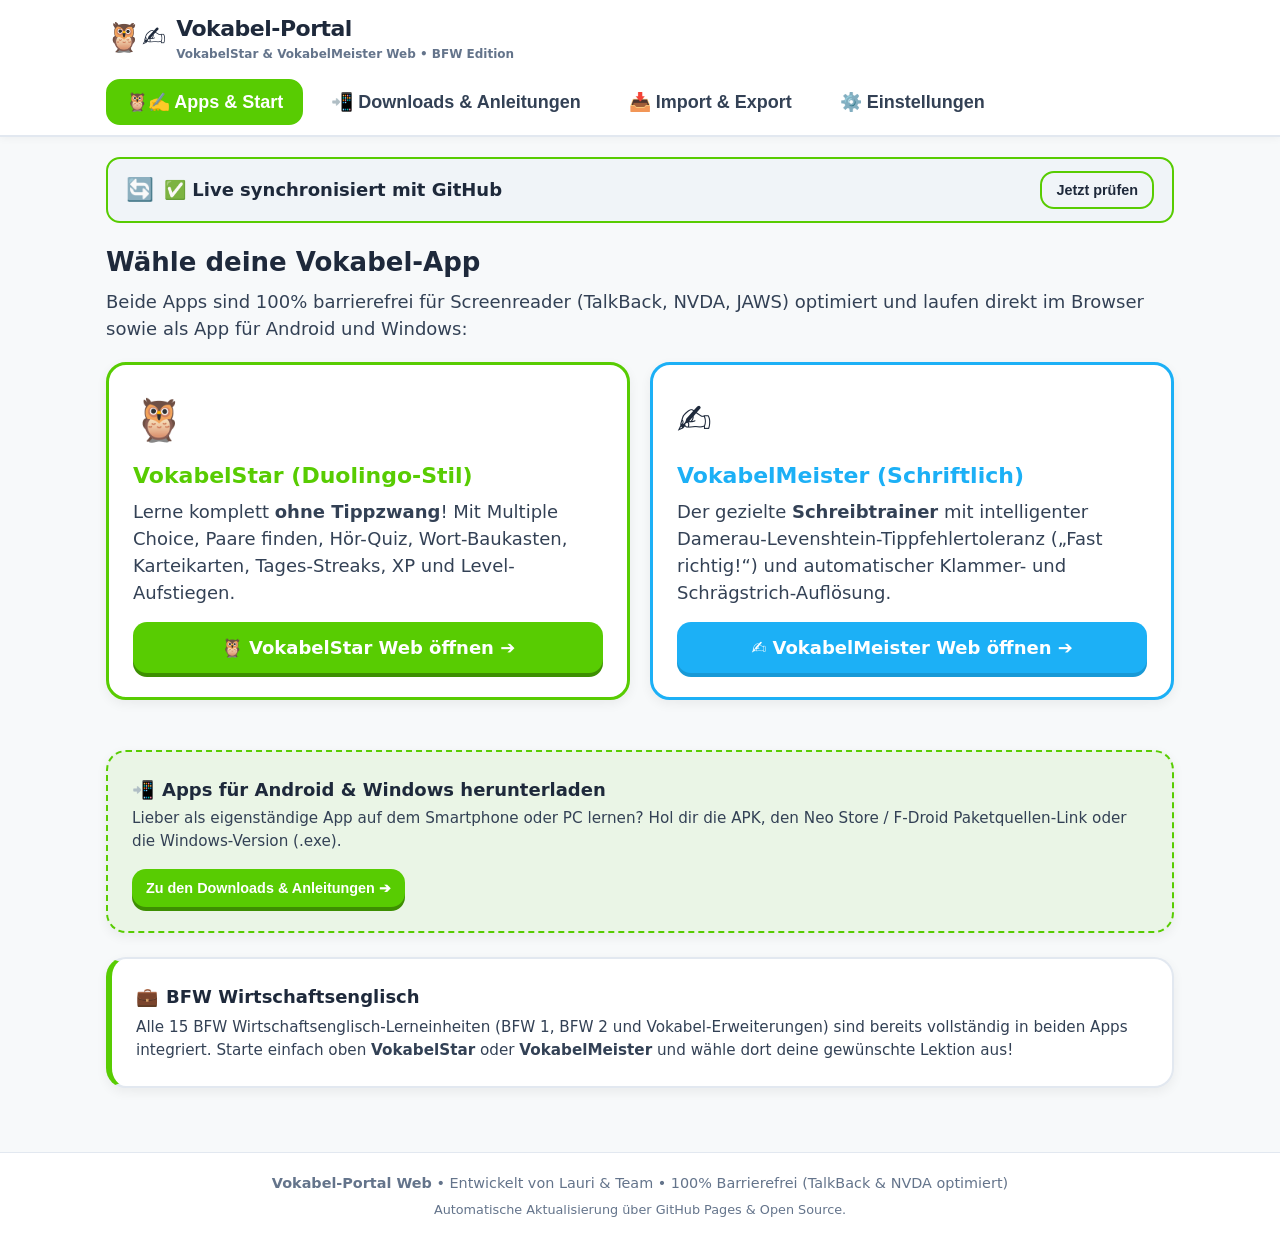
==== index.html @ 32cd3a5e "Clean up main page: remove redundant stats and embedded topics list" ====
<!DOCTYPE html>
<html lang="de">
<head>
  <meta charset="UTF-8">
  <meta name="viewport" content="width=device-width, initial-scale=1.0">
  <title>Vokabel-Portal – Barrierefreier Vokabeltrainer (VokabelStar & VokabelMeister)</title>
  <meta name="description" content="100% barrierefreies Vokabelportal für den Browser. Trainiere mit VokabelStar (Duolingo-Stil) oder VokabelMeister (schriftlich mit Damerau-Levenshtein Toleranz). Inklusive BFW Wirtschaftsenglisch!">
  <link rel="stylesheet" href="styles.css">
</head>
<body class="theme-duo font-normal">

  <!-- Screenreader Live Announcements -->
  <div id="sr-polite" class="sr-only" aria-live="polite" aria-atomic="true"></div>
  <div id="sr-assertive" class="sr-only" aria-live="assertive" aria-atomic="true"></div>

  <!-- Header -->
  <header class="portal-header" role="banner">
    <div class="header-container">
      <div class="logo-group">
        <span class="logo-badge" aria-hidden="true">🦉✍️</span>
        <div>
          <h1 class="logo-title">Vokabel-Portal</h1>
          <span class="logo-sub">VokabelStar & VokabelMeister Web • BFW Edition</span>
        </div>
      </div>

    </div>

    <!-- Main Navigation Tabs -->
    <nav class="portal-nav" role="navigation" aria-label="Hauptnavigation">
      <button class="nav-tab-btn active" data-tab="apps" aria-label="Vokabel-Apps Übersicht">
        🦉✍️ Apps &amp; Start
      </button>
      <button class="nav-tab-btn" data-tab="downloads" aria-label="Downloads und Installationsanleitungen für Android und Windows">
        📲 Downloads &amp; Anleitungen
      </button>
      <button class="nav-tab-btn" data-tab="import" aria-label="Eigene Vokabeln importieren und exportieren">
        📥 Import &amp; Export
      </button>
      <button class="nav-tab-btn" data-tab="settings" aria-label="Einstellungen und Barrierefreiheit">
        ⚙️ Einstellungen
      </button>
    </nav>
  </header>

  <!-- Main Body -->
  <main class="portal-main" role="main">

    <!-- Automatic Cloud Update Banner -->
    <section id="update-banner" class="update-banner" role="status" aria-live="polite">
      <div class="update-info">
        <span aria-hidden="true" style="font-size: 1.4rem;">🔄</span>
        <span id="update-status-text">Prüfe automatisch auf neue Vokabeln von GitHub...</span>
      </div>
      <button id="btn-check-updates-manual" class="btn btn-outline btn-sm" aria-label="Jetzt manuell nach Vokabel-Updates suchen">
        Jetzt prüfen
      </button>
    </section>

    <!-- TAB 1: APPS & START -->
    <section id="pane-apps" class="tab-pane active" role="tabpanel" aria-label="Vokabel-Apps Übersicht">
      <div style="margin-bottom: 24px;">
        <h2 style="font-size: var(--font-size-xl); font-weight: 900; margin-bottom: 6px;">
          Wähle deine Vokabel-App
        </h2>
        <p style="color: var(--text-secondary); margin-bottom: 20px;">
          Beide Apps sind 100% barrierefrei für Screenreader (TalkBack, NVDA, JAWS) optimiert und laufen direkt im Browser sowie als App für Android und Windows:
        </p>

        <!-- Direct App Launchers (Eigenständige App-Seiten) -->
        <div class="grid-cols-2" style="margin-bottom: 30px;">
          <div class="card" style="border: 3px solid var(--primary); display: flex; flex-direction: column; justify-content: space-between;">
            <div>
              <div style="font-size: 2.6rem; margin-bottom: 8px;" aria-hidden="true">🦉</div>
              <h3 style="font-size: var(--font-size-lg); font-weight: 900; margin-bottom: 6px; color: var(--primary);">VokabelStar (Duolingo-Stil)</h3>
              <p style="color: var(--text-secondary); margin-bottom: 16px;">
                Lerne komplett <strong>ohne Tippzwang</strong>! Mit Multiple Choice, Paare finden, Hör-Quiz, Wort-Baukasten, Karteikarten, Tages-Streaks, XP und Level-Aufstiegen.
              </p>
            </div>
            <a href="vokabelstar.html" class="btn btn-primary" style="text-align: center; text-decoration: none;">
              🦉 VokabelStar Web öffnen ➔
            </a>
          </div>

          <div class="card" style="border: 3px solid var(--secondary); display: flex; flex-direction: column; justify-content: space-between;">
            <div>
              <div style="font-size: 2.6rem; margin-bottom: 8px;" aria-hidden="true">✍️</div>
              <h3 style="font-size: var(--font-size-lg); font-weight: 900; margin-bottom: 6px; color: var(--secondary);">VokabelMeister (Schriftlich)</h3>
              <p style="color: var(--text-secondary); margin-bottom: 16px;">
                Der gezielte <strong>Schreibtrainer</strong> mit intelligenter Damerau-Levenshtein-Tippfehlertoleranz („Fast richtig!“) und automatischer Klammer- und Schrägstrich-Auflösung.
              </p>
            </div>
            <a href="vokabelmeister.html" class="btn btn-secondary" style="text-align: center; text-decoration: none;">
              ✍️ VokabelMeister Web öffnen ➔
            </a>
          </div>
        </div>

        <!-- Download Banner Callout -->
        <div class="card" style="margin-bottom: 24px; border: 2px dashed var(--primary); background: rgba(88, 204, 2, 0.08); display: flex; align-items: center; justify-content: space-between; gap: 16px; flex-wrap: wrap;">
          <div>
            <h3 style="font-size: var(--font-size-base); font-weight: 900; margin-bottom: 4px; display: flex; align-items: center; gap: 8px;">
              <span>📲</span> Apps für Android &amp; Windows herunterladen
            </h3>
            <p style="color: var(--text-secondary); margin: 0; font-size: 0.95rem;">
              Lieber als eigenständige App auf dem Smartphone oder PC lernen? Hol dir die APK, den Neo Store / F-Droid Paketquellen-Link oder die Windows-Version (.exe).
            </p>
          </div>
          <button class="btn btn-primary btn-sm" onclick="window.portalApp &amp;&amp; window.portalApp.switchTab('downloads')" aria-label="Zu den Downloads und Installationsanleitungen springen">
            Zu den Downloads &amp; Anleitungen ➔
          </button>
        </div>

        <!-- BFW Info Card -->
        <div class="card" style="border-left: 6px solid var(--primary); background: var(--bg-surface);">
          <h3 style="font-size: var(--font-size-base); font-weight: 900; margin-bottom: 6px; display: flex; align-items: center; gap: 8px;">
            <span>💼</span> BFW Wirtschaftsenglisch
          </h3>
          <p style="color: var(--text-secondary); margin: 0; font-size: 0.95rem; line-height: 1.5;">
            Alle 15 BFW Wirtschaftsenglisch-Lerneinheiten (BFW 1, BFW 2 und Vokabel-Erweiterungen) sind bereits vollständig in beiden Apps integriert. Starte einfach oben <strong>VokabelStar</strong> oder <strong>VokabelMeister</strong> und wähle dort deine gewünschte Lektion aus!
          </p>
        </div>
      </div>
    </section>

    <!-- TAB 4: IMPORT & EXPORT -->
    <section id="pane-import" class="tab-pane" role="tabpanel" aria-label="Import und Export">
      <div class="card" style="max-width: 720px; margin: 0 auto;">
        <h2 style="font-size: var(--font-size-xl); font-weight: 900; margin-bottom: 12px;">
          📥 Universal-Import
        </h2>
        <p style="color: var(--text-secondary); margin-bottom: 20px;">
          Importiere deine eigenen Vokabellisten aus Word-Dokumenten (<strong>.docx</strong>), Excel-Tabellen (<strong>.xlsx</strong>), <strong>CSV</strong>, <strong>TXT</strong> oder <strong>JSON</strong>. Die Listen stehen dir sofort in beiden Trainings-Modi zur Verfügung!
        </p>

        <div class="form-group">
          <label for="import-file-input" class="form-label">Datei vom Computer oder Smartphone auswählen:</label>
          <input type="file" id="import-file-input" class="form-input" accept=".docx,.xlsx,.xls,.csv,.txt,.json" aria-label="Vokabeldatei für Import auswählen">
        </div>

        <button id="btn-run-import" class="btn btn-primary" style="width: 100%; margin-bottom: 24px;">
          📥 Vokabeln jetzt importieren
        </button>

        <hr style="border: 0; border-top: 1px solid var(--border-subtle); margin: 24px 0;">

        <h3 style="font-size: var(--font-size-lg); font-weight: 800; margin-bottom: 8px;">
          📤 Sicherung & Export
        </h3>
        <p style="color: var(--text-secondary); margin-bottom: 16px;">
          Speichere deine Lernstände, Erfahrungspunkte und selbst importierten Vokabelpakete als JSON-Backup auf deinem Gerät.
        </p>
        <button id="btn-export-backup" class="btn btn-outline" style="width: 100%;">
          📤 Backup herunterladen (.json)
        </button>
      </div>
    </section>

    <!-- TAB 5: EINSTELLUNGEN & BARRIEREFREIHEIT -->
    <section id="pane-settings" class="tab-pane" role="tabpanel" aria-label="Einstellungen">
      <div class="card" style="max-width: 680px; margin: 0 auto;">
        <h2 style="font-size: var(--font-size-xl); font-weight: 900; margin-bottom: 16px;">
          ⚙️ Einstellungen & Barrierefreiheit
        </h2>

        <div class="form-group">
          <label for="setting-theme" class="form-label">Farb-Design (Kontrast):</label>
          <select id="setting-theme" class="form-select">
            <option value="theme-duo">🦉 Duolingo Standard (Grün / Hell)</option>
            <option value="theme-contrast">⚡ Hoch-Kontrast (Gelb auf Schwarz für Sehbehinderte)</option>
            <option value="theme-dark">🌙 Dunkel-Modus (Slate Dark)</option>
          </select>
        </div>

        <div class="form-group">
          <label for="setting-font" class="form-label">Schriftgröße:</label>
          <select id="setting-font" class="form-select">
            <option value="font-normal">Standard (18px)</option>
            <option value="font-large">Groß (22px)</option>
            <option value="font-xlarge">Extra Groß (26px)</option>
          </select>
        </div>

        <div class="form-group">
          <label class="toggle-label">
            <input type="checkbox" id="setting-sound" class="toggle-checkbox" checked>
            <span>🔊 Sound-Effekte aktivieren (Erfolg & Fehler-Töne)</span>
          </label>
        </div>

        <div class="form-group">
          <label class="toggle-label">
            <input type="checkbox" id="setting-tts" class="toggle-checkbox" checked>
            <span>🗣️ Sprachausgabe (Text-to-Speech) aktivieren</span>
          </label>
        </div>

        <div class="form-group">
          <label class="toggle-label">
            <input type="checkbox" id="setting-unlimited-hearts" class="toggle-checkbox">
            <span>❤️ Unbegrenzte Leben (kein Herzverlust bei Fehlern)</span>
          </label>
        </div>
      </div>
    </section>

    <!-- TAB 6: DOWNLOADS & ANLEITUNGEN (ANDROID & WINDOWS) -->
    <section id="pane-downloads" class="tab-pane" role="tabpanel" aria-label="Downloads und Installationsanleitungen für Android und Windows">
      <div style="margin-bottom: 24px;">
        <h2 style="font-size: var(--font-size-xl); font-weight: 900; margin-bottom: 8px;">
          📲 Downloads &amp; Installationsanleitungen
        </h2>
        <p style="color: var(--text-secondary); font-size: 1.05rem;">
          Alle Vokabel-Apps sind 100% kostenlos, werbefrei und quelloffen (Open Source). Du kannst sie entweder direkt im Browser nutzen oder als eigenständige App auf deinem <strong>Android-Smartphone</strong> oder <strong>Windows-Computer</strong> installieren.
        </p>
      </div>

      <!-- Quick Download Cards Grid -->
      <h3 style="font-size: var(--font-size-lg); font-weight: 900; margin-bottom: 14px;">
        📦 Direkte Programm- &amp; App-Downloads
      </h3>
      <div class="grid-cols-3" style="margin-bottom: 32px;">

        <!-- Card 1: VokabelStar -->
        <article class="download-card" role="region" aria-label="Download VokabelStar">
          <div>
            <div style="font-size: 2.4rem; margin-bottom: 8px;" aria-hidden="true">🦉</div>
            <h4 style="font-size: var(--font-size-lg); font-weight: 900; margin-bottom: 4px; color: var(--primary);">VokabelStar</h4>
            <p style="color: var(--text-secondary); font-size: 0.95rem; margin-bottom: 16px;">
              Spielerischer Duolingo-Stil mit Multiple Choice, Hör-Quiz, Paare-Finden, Wort-Baukasten, Tages-Streaks und XP. Kein Tippzwang.
            </p>

            <div style="margin-bottom: 12px;">
              <span class="os-badge android">🤖 Android (v1.2.0)</span>
              <a href="https://github.com/Lauju1909/VokabelStar-Android/releases/download/v1.2.0/app-release.apk" class="btn btn-primary btn-sm" style="display: block; text-align: center; text-decoration: none; margin-top: 8px;">
                ⬇️ APK herunterladen
              </a>
              <div style="font-size: 0.8rem; margin-top: 4px; text-align: center;">
                <a href="https://github.com/Lauju1909/VokabelStar-Android/releases/latest" target="_blank" rel="noopener noreferrer" style="color: var(--text-muted);">
                  Release-Details auf GitHub ↗
                </a>
              </div>
            </div>

            <div style="margin-top: 14px; padding-top: 12px; border-top: 1px dashed var(--border-subtle);">
              <span class="os-badge windows">💻 Windows (v1.1.0)</span>
              <a href="https://github.com/Lauju1909/VokabelStar/releases/download/v1.1.0/VokabelStar.exe" class="btn btn-secondary btn-sm" style="display: block; text-align: center; text-decoration: none; margin-top: 8px;">
                ⬇️ Windows .exe herunterladen
              </a>
              <div style="font-size: 0.8rem; margin-top: 4px; text-align: center;">
                <a href="https://github.com/Lauju1909/VokabelStar/releases/latest" target="_blank" rel="noopener noreferrer" style="color: var(--text-muted);">
                  Release-Details auf GitHub ↗
                </a>
              </div>
            </div>
          </div>
        </article>

        <!-- Card 2: VokabelMeister -->
        <article class="download-card" role="region" aria-label="Download VokabelMeister">
          <div>
            <div style="font-size: 2.4rem; margin-bottom: 8px;" aria-hidden="true">✍️</div>
            <h4 style="font-size: var(--font-size-lg); font-weight: 900; margin-bottom: 4px; color: var(--secondary);">VokabelMeister</h4>
            <p style="color: var(--text-secondary); font-size: 0.95rem; margin-bottom: 16px;">
              Gezielter Schreibtrainer mit intelligenter Tippfehler-Toleranz („Fast richtig!“) und automatischer Klammerauflösung.
            </p>

            <div style="margin-bottom: 12px;">
              <span class="os-badge android">🤖 Android (v1.2.0)</span>
              <a href="https://github.com/Lauju1909/VokabelMeister-Android/releases/download/v1.2.0/app-release.apk" class="btn btn-primary btn-sm" style="display: block; text-align: center; text-decoration: none; margin-top: 8px;">
                ⬇️ APK herunterladen
              </a>
              <div style="font-size: 0.8rem; margin-top: 4px; text-align: center;">
                <a href="https://github.com/Lauju1909/VokabelMeister-Android/releases/latest" target="_blank" rel="noopener noreferrer" style="color: var(--text-muted);">
                  Release-Details auf GitHub ↗
                </a>
              </div>
            </div>

            <div style="margin-top: 14px; padding-top: 12px; border-top: 1px dashed var(--border-subtle);">
              <span class="os-badge windows">💻 Windows (v1.0.0)</span>
              <a href="https://github.com/Lauju1909/VokabelMeister/releases/download/v1.0.0/VokabelMeister.exe" class="btn btn-secondary btn-sm" style="display: block; text-align: center; text-decoration: none; margin-top: 8px;">
                ⬇️ Windows .exe herunterladen
              </a>
              <div style="font-size: 0.8rem; margin-top: 4px; text-align: center;">
                <a href="https://github.com/Lauju1909/VokabelMeister/releases/latest" target="_blank" rel="noopener noreferrer" style="color: var(--text-muted);">
                  Release-Details auf GitHub ↗
                </a>
              </div>
            </div>
          </div>
        </article>

        <!-- Card 3: BFW Vokabel-Verwaltung -->
        <article class="download-card" role="region" aria-label="Download BFW Vokabel-Verwaltung">
          <div>
            <div style="font-size: 2.4rem; margin-bottom: 8px;" aria-hidden="true">💼</div>
            <h4 style="font-size: var(--font-size-lg); font-weight: 900; margin-bottom: 4px; color: var(--accent-gold);">BFW Vokabel-Verwaltung</h4>
            <p style="color: var(--text-secondary); font-size: 0.95rem; margin-bottom: 16px;">
              Vokabel-Editor &amp; BFW Wirtschaftsenglisch Lektionen. Erstelle eigene Lerneinheiten und synchronisiere Wortschätze.
            </p>

            <div style="margin-bottom: 12px;">
              <span class="os-badge android">🤖 Android (v1.2.0)</span>
              <a href="https://github.com/Lauju1909/BFW-Wirtschaftsenglisch-Android/releases/download/v1.2.0/app-release.apk" class="btn btn-primary btn-sm" style="display: block; text-align: center; text-decoration: none; margin-top: 8px;">
                ⬇️ APK herunterladen
              </a>
              <div style="font-size: 0.8rem; margin-top: 4px; text-align: center;">
                <a href="https://github.com/Lauju1909/BFW-Wirtschaftsenglisch-Android/releases/latest" target="_blank" rel="noopener noreferrer" style="color: var(--text-muted);">
                  Release-Details auf GitHub ↗
                </a>
              </div>
            </div>

            <div style="margin-top: 14px; padding-top: 12px; border-top: 1px dashed var(--border-subtle);">
              <span class="os-badge windows">💻 Windows (v1.2.0)</span>
              <a href="https://github.com/Lauju1909/BFW-Wirtschaftsenglisch-Android/releases/download/v1.2.0/BFW_VokabelVerwaltung.exe" class="btn btn-secondary btn-sm" style="display: block; text-align: center; text-decoration: none; margin-top: 8px;">
                ⬇️ Windows .exe herunterladen
              </a>
              <div style="font-size: 0.8rem; margin-top: 4px; text-align: center;">
                <a href="https://github.com/Lauju1909/BFW-Wirtschaftsenglisch-Android/releases/latest" target="_blank" rel="noopener noreferrer" style="color: var(--text-muted);">
                  Release-Details auf GitHub ↗
                </a>
              </div>
            </div>
          </div>
        </article>

      </div>

      <!-- F-Droid / Neo Store Repository Card (Empfohlen für Android) -->
      <section class="guide-box highlight" aria-labelledby="heading-fdroid">
        <div style="display: flex; align-items: center; gap: 12px; margin-bottom: 10px;">
          <span style="font-size: 2rem;" aria-hidden="true">🏪</span>
          <h3 id="heading-fdroid" style="font-size: var(--font-size-lg); font-weight: 900; margin: 0;">
            Empfohlen für Android: Neo Store &amp; F-Droid Paketquelle
          </h3>
        </div>
        <p style="color: var(--text-secondary); margin-bottom: 14px;">
          Mit unserer offiziellen F-Droid/Neo Store Paketquelle werden alle 3 Apps auf deinem Smartphone <strong>automatisch aktualisiert</strong>, sobald neue Vokabeln, Lektionen oder Verbesserungen erscheinen!
        </p>

        <div style="display: flex; gap: 12px; flex-wrap: wrap; margin-bottom: 14px;">
          <a href="fdroidrepos://lauju1909.github.io/fdroid-repo/fdroid/repo?fingerprint=6CB811B89526A24CE7D41FB3FB4045B9FD0541D2017F96127CA4C407D43FCF0F" class="btn btn-primary" style="text-decoration: none;">
            📲 1-Klick: In Neo Store / F-Droid hinzufügen
          </a>
          <a href="https://lauju1909.github.io/fdroid-repo/" target="_blank" rel="noopener noreferrer" class="btn btn-outline" style="text-decoration: none;">
            🌐 Paketquellen-Webseite öffnen ↗
          </a>
        </div>

        <div style="font-size: 0.9rem; color: var(--text-muted);">
          <strong>Manuelle Paketquellen-URL:</strong>
          <div class="code-box">https://lauju1909.github.io/fdroid-repo/fdroid/repo</div>
          <strong>Fingerabdruck (SHA-256):</strong>
          <div class="code-box">6CB811B89526A24CE7D41FB3FB4045B9FD0541D2017F96127CA4C407D43FCF0F</div>
        </div>
      </section>

      <!-- Step-by-Step Guide: Android -->
      <section class="guide-box" aria-labelledby="heading-guide-android">
        <div style="display: flex; align-items: center; gap: 12px; margin-bottom: 10px;">
          <span style="font-size: 2rem;" aria-hidden="true">🤖</span>
          <h3 id="heading-guide-android" style="font-size: var(--font-size-lg); font-weight: 900; margin: 0;">
            Schritt-für-Schritt Installationsanleitung: Android
          </h3>
        </div>

        <h4 style="font-weight: 800; margin-top: 14px; color: var(--primary);">
          Weg 1 (Empfohlen): Über Neo Store oder F-Droid mit automatischen Updates
        </h4>
        <ol class="step-list">
          <li>
            <strong>Neo Store oder F-Droid öffnen:</strong> Öffne die Neo Store (oder F-Droid) App auf deinem Android-Smartphone.
          </li>
          <li>
            <strong>Paketquelle hinzufügen:</strong> Tippe entweder direkt oben auf den Button <em>„1-Klick: In Neo Store / F-Droid hinzufügen“</em> oder öffne in Neo Store die <em>Einstellungen ➔ Paketquellen (Repositories) ➔ Plus-Symbol (+)</em> und trage die Adresse <code>https://lauju1909.github.io/fdroid-repo/fdroid/repo</code> ein.
          </li>
          <li>
            <strong>Aktualisieren:</strong> Wische in der App-Übersicht nach unten, um die neuen Paketquellen zu synchronisieren.
          </li>
          <li>
            <strong>Installieren:</strong> Suche nach <em>„VokabelStar“</em>, <em>„VokabelMeister“</em> oder <em>„BFW Vokabel-Verwaltung“</em> und tippe auf <strong>Installieren</strong>.
          </li>
          <li>
            <strong>Automatische Updates genießen:</strong> Du musst nie wieder manuell nach neuen Versionen suchen.
          </li>
        </ol>

        <h4 style="font-weight: 800; margin-top: 20px; color: var(--primary);">
          Weg 2: Direkte Installation über die APK-Datei
        </h4>
        <ol class="step-list">
          <li>
            <strong>APK herunterladen:</strong> Tippe oben bei der gewünschten App auf <strong>„APK herunterladen“</strong>.
          </li>
          <li>
            <strong>Datei öffnen:</strong> Ziehe die Benachrichtigungsleiste nach unten und tippe auf die fertige Download-Benachrichtigung (oder öffne die App „Dateien“ / „Downloads“).
          </li>
          <li>
            <strong>Unbekannte Quellen zulassen (nur beim ersten Mal nötig):</strong> Falls Android den Hinweis anzeigt <em>„Aus Sicherheitsgründen darf dein Smartphone keine unbekannten Apps aus dieser Quelle installieren“</em>:
            <ul style="margin: 6px 0 6px 20px;">
              <li>Tippe im Hinweis auf <strong>„Einstellungen“</strong>.</li>
              <li>Aktiviere den Schalter <strong>„Apps aus dieser Quelle zulassen“</strong> (oder „Dieser Quelle vertrauen“).</li>
              <li>Drücke die Zurück-Taste deines Smartphones.</li>
            </ul>
          </li>
          <li>
            <strong>Installation bestätigen:</strong> Tippe auf <strong>„Installieren“</strong> und anschließend auf <strong>„Öffnen“</strong>.
          </li>
          <li>
            <strong>TalkBack-Barrierefreiheit:</strong> Alle Tasten und Eingaben sind barrierefrei angesagt und voll für Screenreader angepasst.
          </li>
        </ol>
      </section>

      <!-- Step-by-Step Guide: Windows -->
      <section class="guide-box warning" aria-labelledby="heading-guide-windows">
        <div style="display: flex; align-items: center; gap: 12px; margin-bottom: 10px;">
          <span style="font-size: 2rem;" aria-hidden="true">💻</span>
          <h3 id="heading-guide-windows" style="font-size: var(--font-size-lg); font-weight: 900; margin: 0;">
            Schritt-für-Schritt Installationsanleitung: Windows (10 &amp; 11)
          </h3>
        </div>

        <ol class="step-list">
          <li>
            <strong>Programm herunterladen:</strong> Klicke oben auf die blaue Schaltfläche <strong>„Windows .exe herunterladen“</strong> (z. B. <code>VokabelStar.exe</code>, <code>VokabelMeister.exe</code> oder <code>BFW_VokabelVerwaltung.exe</code>).
          </li>
          <li>
            <strong>Datei speichern:</strong> Speichere die Datei an einem beliebigen Ort (z. B. in deinem Ordner <em>Downloads</em> oder auf dem <em>Desktop</em>). Du benötigst keine komplizierte Installation – es handelt sich um ein portables Programm, das direkt startet!
          </li>
          <li>
            <strong>Wichtiger Hinweis: Windows SmartScreen Warnung überwinden</strong>
            <div class="card" style="margin: 8px 0; background: rgba(255, 200, 0, 0.1); border: 2px solid var(--accent-gold); padding: 14px;">
              <p style="margin: 0 0 8px 0;">
                ⚠️ <strong>Warum zeigt Windows beim ersten Start einen blauen Warnhinweis?</strong><br>
                Unsere Programme sind kostenlose Open-Source-Software und nicht mit einem teuren Microsoft-Firmenzertifikat signiert. Windows zeigt daher vorsorglich: <em>„Der Computer wurde durch Windows geschützt – Von Windows Defender SmartScreen wurde der Start einer unbekannten App verhindert.“</em>
              </p>
              <p style="margin: 0; font-weight: bold;">
                So startest du die App in 2 Klicks:
              </p>
              <ul style="margin: 6px 0 0 20px;">
                <li>1. Klicke im blauen Fenster auf den Text <u><strong>„Weitere Informationen“</strong></u> (Screenreader / Tastatur: Mit der <code>Tab</code>-Taste ansteuern und <code>Enter</code> drücken).</li>
                <li>2. Klicke anschließend auf den nun sichtbaren Button <u><strong>„Trotzdem ausführen“</strong></u> (oder mit <code>Tab</code> ansteuern und <code>Enter</code> drücken).</li>
              </ul>
              <p style="margin: 8px 0 0 0; font-size: 0.9rem; color: var(--text-secondary);">
                ✔️ Windows merkt sich deine Entscheidung. Ab dem zweiten Start öffnet sich das Programm sofort per Doppelklick!
              </p>
            </div>
          </li>
          <li>
            <strong>Barrierefreiheit &amp; Screenreader (NVDA / JAWS):</strong>
            <p style="margin: 4px 0;">
              Alle Windows-Apps sind komplett tastaturbedienbar und optimiert für Screenreader:
            </p>
            <ul style="margin: 6px 0 0 20px;">
              <li>Mit der <code>Tab</code>-Taste und <code>Umschalt+Tab</code> wechselst du zwischen Eingabefeldern und Schaltflächen.</li>
              <li>Mit der <code>Leertaste</code> oder <code>Eingabetaste (Enter)</code> aktivierst du Knöpfe.</li>
              <li>In VokabelMeister kannst du sofort losschreiben und mit <code>Enter</code> prüfen.</li>
            </ul>
          </li>
        </ol>
      </section>

    </section>

  </main>

  <!-- Footer -->
  <footer class="portal-footer" role="contentinfo">
    <p>
      <strong>Vokabel-Portal Web</strong> • Entwickelt von Lauri & Team • 100% Barrierefrei (TalkBack & NVDA optimiert)
    </p>
    <p style="margin-top: 6px; font-size: 0.8rem;">
      Automatische Aktualisierung über GitHub Pages & Open Source.
    </p>
  </footer>

  <!-- Scripts -->
  <script src="bfw_catalog.js"></script>
  <script src="vokabelmeister_data.js"></script>
  <script src="mammoth.browser.min.js"></script>
  <script src="xlsx.full.min.js"></script>
  <script src="portal.js"></script>
</body>
</html>
---- styles.css ----
/* ==========================================================================
   Vokabel-Web – Barrierefreie Stile (WCAG 2.2 AAA)
   Kombiniertes Portal für VokabelStar (Duolingo-Stil) & VokabelMeister (Schriftlich)
   Mit BFW-Wortschatz & automatischem Update-System
   ========================================================================== */

:root {
  --font-family: 'Segoe UI', system-ui, -apple-system, BlinkMacSystemFont, Roboto, Arial, sans-serif;
  --font-size-base: 18px;
  --font-size-lg: 22px;
  --font-size-xl: 26px;
  --font-size-hero: 32px;
  --radius-sm: 8px;
  --radius-md: 14px;
  --radius-lg: 20px;
  --transition-speed: 0.18s;
}

/* Font Size Scaling */
body.font-normal {
  --font-size-base: 18px;
  --font-size-lg: 22px;
  --font-size-xl: 26px;
  --font-size-hero: 32px;
}
body.font-large {
  --font-size-base: 22px;
  --font-size-lg: 26px;
  --font-size-xl: 30px;
  --font-size-hero: 38px;
}
body.font-xlarge {
  --font-size-base: 26px;
  --font-size-lg: 30px;
  --font-size-xl: 36px;
  --font-size-hero: 46px;
}

/* 1. DUOLINGO THEME (DEFAULT) */
body.theme-duo {
  --bg-primary: #F7F9FA;
  --bg-surface: #FFFFFF;
  --bg-elevated: #F0F4F8;
  --bg-hover: #E2F9D8;
  --text-primary: #1E293B;
  --text-secondary: #334155;
  --text-muted: #64748B;
  --border-color: #58CC02;
  --border-subtle: #E2E8F0;
  --primary: #58CC02;
  --primary-hover: #46A302;
  --primary-light: #D7FFB8;
  --secondary: #1CB0F6;
  --secondary-hover: #1899D6;
  --accent-gold: #FFC800;
  --accent-red: #FF4B4B;
  --focus-color: #1CB0F6;
  --card-shadow: 0 4px 12px rgba(0,0,0,0.06);
  --btn-shadow: 0 4px 0 #3d8f02;
}

/* 2. HOCH-KONTRAST THEME (GELB / WEISS AUF SCHWARZ) */
body.theme-contrast {
  --bg-primary: #000000;
  --bg-surface: #0a0a0a;
  --bg-elevated: #1a1a1a;
  --bg-hover: #333333;
  --text-primary: #FFFF00;
  --text-secondary: #00FFFF;
  --text-muted: #FFFFFF;
  --border-color: #FFFF00;
  --border-subtle: #00FFFF;
  --primary: #FFFF00;
  --primary-hover: #FFEE00;
  --primary-light: #333300;
  --secondary: #00FFFF;
  --secondary-hover: #00CCCC;
  --accent-gold: #FFFF00;
  --accent-red: #FF4444;
  --focus-color: #00FFFF;
  --card-shadow: 0 0 0 2px #FFFF00;
  --btn-shadow: 0 4px 0 #999900;
}

/* 3. DUNKEL-MODUS (SLATE NAVY) */
body.theme-dark {
  --bg-primary: #0B0F19;
  --bg-surface: #151D2A;
  --bg-elevated: #222E42;
  --bg-hover: #2D3D56;
  --text-primary: #F8FAFC;
  --text-secondary: #E2E8F0;
  --text-muted: #94A3B8;
  --border-color: #38BDF8;
  --border-subtle: #334155;
  --primary: #38BDF8;
  --primary-hover: #0284C7;
  --primary-light: #0C4A6E;
  --secondary: #818CF8;
  --secondary-hover: #6366F1;
  --accent-gold: #FBBF24;
  --accent-red: #F87171;
  --focus-color: #38BDF8;
  --card-shadow: 0 4px 16px rgba(0,0,0,0.4);
  --btn-shadow: 0 4px 0 #0369a1;
}

/* Reset & Base */
*, *::before, *::after {
  box-sizing: border-box;
  margin: 0;
  padding: 0;
}

body {
  font-family: var(--font-family);
  font-size: var(--font-size-base);
  line-height: 1.5;
  background-color: var(--bg-primary);
  color: var(--text-primary);
  min-height: 100vh;
  display: flex;
  flex-direction: column;
  -webkit-font-smoothing: antialiased;
}

/* Screenreader Utility */
.sr-only {
  position: absolute;
  width: 1px;
  height: 1px;
  padding: 0;
  margin: -1px;
  overflow: hidden;
  clip: rect(0, 0, 0, 0);
  white-space: nowrap;
  border: 0;
}

/* Focus styles for keyboard accessibility */
a:focus-visible, button:focus-visible, input:focus-visible, select:focus-visible {
  outline: 3px solid var(--focus-color) !important;
  outline-offset: 3px !important;
}

/* ==================== HEADER & NAV ==================== */
.portal-header {
  background: var(--bg-surface);
  border-bottom: 2px solid var(--border-subtle);
  position: sticky;
  top: 0;
  z-index: 100;
  box-shadow: 0 2px 8px rgba(0,0,0,0.04);
}

.header-container {
  max-width: 1100px;
  margin: 0 auto;
  padding: 12px 16px;
  display: flex;
  align-items: center;
  justify-content: space-between;
  flex-wrap: wrap;
  gap: 12px;
}

.logo-group {
  display: flex;
  align-items: center;
  gap: 10px;
  text-decoration: none;
  color: var(--text-primary);
}

.logo-badge {
  font-size: 1.8rem;
  line-height: 1;
}

.logo-title {
  font-size: var(--font-size-lg);
  font-weight: 800;
  letter-spacing: -0.5px;
}

.logo-sub {
  display: block;
  font-size: 0.75rem;
  color: var(--text-muted);
  font-weight: 600;
}

/* Stats Badges */
.header-stats {
  display: flex;
  align-items: center;
  gap: 12px;
}

.stat-chip {
  display: inline-flex;
  align-items: center;
  gap: 6px;
  background: var(--bg-elevated);
  padding: 6px 12px;
  border-radius: 20px;
  font-weight: 700;
  font-size: 0.95rem;
  border: 1px solid var(--border-subtle);
}

.stat-chip.streak { color: #E8590C; }
.stat-chip.xp { color: #087F5B; }
.stat-chip.hearts { color: var(--accent-red); }

/* Main Tabs Navigation */
.portal-nav {
  max-width: 1100px;
  margin: 0 auto;
  padding: 4px 16px 10px;
  display: flex;
  gap: 8px;
  overflow-x: auto;
  scrollbar-width: thin;
}

.nav-tab-btn {
  display: inline-flex;
  align-items: center;
  gap: 8px;
  padding: 10px 18px;
  background: transparent;
  color: var(--text-secondary);
  border: 2px solid transparent;
  border-radius: var(--radius-md);
  font-size: var(--font-size-base);
  font-weight: 700;
  cursor: pointer;
  white-space: nowrap;
  transition: all var(--transition-speed);
}

.nav-tab-btn:hover {
  background: var(--bg-elevated);
}

.nav-tab-btn.active {
  background: var(--primary);
  color: #FFFFFF;
  border-color: var(--primary);
}
body.theme-contrast .nav-tab-btn.active {
  color: #000000;
}

/* ==================== MAIN CONTENT ==================== */
.portal-main {
  flex: 1;
  max-width: 1100px;
  width: 100%;
  margin: 0 auto;
  padding: 20px 16px 40px;
}

.tab-pane {
  display: none;
}
.tab-pane.active {
  display: block;
}

/* Update Banner */
.update-banner {
  background: var(--bg-elevated);
  border: 2px solid var(--border-color);
  border-radius: var(--radius-md);
  padding: 12px 18px;
  margin-bottom: 20px;
  display: flex;
  align-items: center;
  justify-content: space-between;
  flex-wrap: wrap;
  gap: 10px;
}

.update-info {
  display: flex;
  align-items: center;
  gap: 10px;
  font-weight: 600;
}

/* ==================== BUTTONS ==================== */
.btn {
  display: inline-flex;
  align-items: center;
  justify-content: center;
  gap: 8px;
  padding: 12px 24px;
  font-size: var(--font-size-base);
  font-weight: 700;
  border-radius: var(--radius-md);
  cursor: pointer;
  text-decoration: none;
  border: none;
  min-height: 48px;
  transition: transform 0.1s, background-color var(--transition-speed);
}

.btn:active {
  transform: translateY(2px);
}

.btn-primary {
  background: var(--primary);
  color: #FFFFFF;
  box-shadow: var(--btn-shadow);
}
body.theme-contrast .btn-primary {
  color: #000000;
}

.btn-secondary {
  background: var(--secondary);
  color: #FFFFFF;
  box-shadow: 0 4px 0 var(--secondary-hover);
}
body.theme-contrast .btn-secondary {
  color: #000000;
}

.btn-outline {
  background: transparent;
  color: var(--text-primary);
  border: 2px solid var(--border-color);
}

.btn-sm {
  padding: 6px 14px;
  min-height: 38px;
  font-size: 0.9rem;
}

/* ==================== CARDS & GRIDS ==================== */
.card {
  background: var(--bg-surface);
  border-radius: var(--radius-lg);
  border: 2px solid var(--border-subtle);
  padding: 24px;
  box-shadow: var(--card-shadow);
  margin-bottom: 20px;
}

.grid-cols-2 {
  display: grid;
  grid-template-columns: repeat(auto-fit, minmax(300px, 1fr));
  gap: 20px;
}

.grid-cols-3 {
  display: grid;
  grid-template-columns: repeat(auto-fit, minmax(260px, 1fr));
  gap: 16px;
}

/* ==================== THEMEN-BIBLIOTHEK ==================== */
.topic-card {
  background: var(--bg-surface);
  border: 2px solid var(--border-subtle);
  border-radius: var(--radius-md);
  padding: 18px;
  display: flex;
  flex-direction: column;
  justify-content: space-between;
  gap: 12px;
  transition: all var(--transition-speed);
}

.topic-card:hover {
  border-color: var(--border-color);
  transform: translateY(-2px);
  box-shadow: var(--card-shadow);
}

.topic-header {
  display: flex;
  align-items: center;
  gap: 12px;
}

.topic-icon {
  font-size: 2.2rem;
  line-height: 1;
}

.topic-title {
  font-size: var(--font-size-base);
  font-weight: 800;
}

.topic-tag {
  display: inline-block;
  font-size: 0.75rem;
  font-weight: 700;
  padding: 2px 8px;
  border-radius: 12px;
  background: var(--bg-elevated);
  color: var(--text-secondary);
}

.topic-actions {
  display: flex;
  gap: 8px;
  flex-wrap: wrap;
}

/* ==================== VOKABELSTAR MODUS ==================== */
.trainer-container {
  max-width: 680px;
  margin: 0 auto;
}

.trainer-progress-bar {
  width: 100%;
  height: 16px;
  background: var(--bg-elevated);
  border-radius: 8px;
  overflow: hidden;
  margin-bottom: 20px;
  border: 1px solid var(--border-subtle);
}

.trainer-progress-fill {
  height: 100%;
  background: var(--primary);
  width: 0%;
  transition: width 0.3s ease;
}

.exercise-prompt {
  text-align: center;
  margin-bottom: 24px;
}

.exercise-instruction {
  font-size: var(--font-size-base);
  color: var(--text-muted);
  font-weight: 600;
  margin-bottom: 6px;
}

.exercise-word {
  font-size: var(--font-size-hero);
  font-weight: 900;
  color: var(--text-primary);
  line-height: 1.2;
}

/* Multiple Choice Buttons */
.mc-grid {
  display: grid;
  grid-template-columns: 1fr 1fr;
  gap: 14px;
  margin-bottom: 24px;
}
@media (max-width: 580px) {
  .mc-grid { grid-template-columns: 1fr; }
}

.mc-option {
  padding: 16px 20px;
  font-size: var(--font-size-base);
  font-weight: 700;
  background: var(--bg-surface);
  border: 2px solid var(--border-subtle);
  border-radius: var(--radius-md);
  color: var(--text-primary);
  cursor: pointer;
  text-align: left;
  transition: all var(--transition-speed);
  min-height: 60px;
  display: flex;
  align-items: center;
}

.mc-option:hover {
  background: var(--bg-hover);
  border-color: var(--border-color);
}

.mc-option.selected {
  background: var(--primary-light);
  border-color: var(--primary);
}

.mc-option.correct {
  background: #D7FFB8 !important;
  border-color: #58CC02 !important;
  color: #1E293B !important;
}

.mc-option.wrong {
  background: #FFD8D8 !important;
  border-color: #FF4B4B !important;
  color: #1E293B !important;
}

/* Matching / Paare finden */
.pair-grid {
  display: grid;
  grid-template-columns: 1fr 1fr;
  gap: 12px;
  margin-bottom: 24px;
}

.pair-card {
  padding: 16px;
  font-size: var(--font-size-base);
  font-weight: 700;
  background: var(--bg-surface);
  border: 2px solid var(--border-subtle);
  border-radius: var(--radius-md);
  color: var(--text-primary);
  cursor: pointer;
  text-align: center;
  min-height: 56px;
  display: flex;
  align-items: center;
  justify-content: center;
  transition: all var(--transition-speed);
}

.pair-card:hover {
  border-color: var(--primary);
}

.pair-card.selected {
  background: var(--primary-light);
  border-color: var(--primary);
}

.pair-card.matched {
  visibility: hidden;
}

/* Flashcard */
.flashcard {
  min-height: 220px;
  display: flex;
  flex-direction: column;
  align-items: center;
  justify-content: center;
  background: var(--bg-surface);
  border: 3px solid var(--border-color);
  border-radius: var(--radius-lg);
  padding: 24px;
  cursor: pointer;
  margin-bottom: 24px;
  text-align: center;
}

/* Feedback Box */
.feedback-box {
  padding: 16px 20px;
  border-radius: var(--radius-md);
  margin-bottom: 20px;
  display: flex;
  align-items: center;
  justify-content: space-between;
  font-weight: 700;
}
.feedback-box.correct {
  background: #D7FFB8;
  color: #15803D;
  border: 2px solid #58CC02;
}
.feedback-box.almost {
  background: #FEF08A;
  color: #854D0E;
  border: 2px solid #EAB308;
}
.feedback-box.wrong {
  background: #FEE2E2;
  color: #991B1B;
  border: 2px solid #EF4444;
}

/* ==================== VOKABELMEISTER MODUS ==================== */
.meister-input-group {
  margin-bottom: 24px;
}

.meister-input {
  width: 100%;
  padding: 18px 20px;
  font-size: var(--font-size-lg);
  font-weight: 700;
  background: var(--bg-surface);
  color: var(--text-primary);
  border: 3px solid var(--border-color);
  border-radius: var(--radius-md);
  transition: border-color var(--transition-speed);
}

.meister-input:focus {
  border-color: var(--focus-color);
}

/* ==================== SETTINGS & FORMS ==================== */
.form-group {
  margin-bottom: 20px;
}

.form-label {
  display: block;
  font-weight: 700;
  margin-bottom: 8px;
  color: var(--text-primary);
}

.form-select, .form-input {
  width: 100%;
  padding: 12px 16px;
  font-size: var(--font-size-base);
  border: 2px solid var(--border-subtle);
  border-radius: var(--radius-md);
  background: var(--bg-surface);
  color: var(--text-primary);
}

.toggle-label {
  display: flex;
  align-items: center;
  gap: 12px;
  font-weight: 700;
  cursor: pointer;
  padding: 8px 0;
}

.toggle-checkbox {
  width: 24px;
  height: 24px;
  accent-color: var(--primary);
  cursor: pointer;
}

/* ==================== DOWNLOADS & ANLEITUNGEN ==================== */
.download-card {
  background: var(--bg-surface);
  border: 2px solid var(--border-subtle);
  border-radius: var(--radius-lg);
  padding: 22px;
  display: flex;
  flex-direction: column;
  justify-content: space-between;
  gap: 16px;
  box-shadow: var(--card-shadow);
  transition: border-color var(--transition-speed);
}
.download-card:hover {
  border-color: var(--primary);
}
.os-badge {
  display: inline-flex;
  align-items: center;
  gap: 6px;
  padding: 4px 10px;
  border-radius: var(--radius-sm);
  font-size: 0.85rem;
  font-weight: 800;
  text-transform: uppercase;
}
.os-badge.android {
  background: rgba(88, 204, 2, 0.15);
  color: #2e7d32;
  border: 1px solid #58CC02;
}
body.theme-contrast .os-badge.android {
  background: #000;
  color: #FFFF00;
  border-color: #FFFF00;
}
.os-badge.windows {
  background: rgba(28, 176, 246, 0.15);
  color: #0284c7;
  border: 1px solid #1CB0F6;
}
body.theme-contrast .os-badge.windows {
  background: #000;
  color: #00FFFF;
  border-color: #00FFFF;
}
.guide-box {
  background: var(--bg-surface);
  border-radius: var(--radius-lg);
  border: 2px solid var(--border-subtle);
  padding: 24px;
  margin-bottom: 24px;
  box-shadow: var(--card-shadow);
}
.guide-box.highlight {
  border-left: 6px solid var(--primary);
}
.guide-box.warning {
  border-left: 6px solid var(--accent-gold);
}
.step-list {
  padding-left: 24px;
  display: flex;
  flex-direction: column;
  gap: 14px;
  margin: 16px 0;
}
.step-list li {
  line-height: 1.6;
}
.code-box {
  background: var(--bg-elevated);
  border: 1px solid var(--border-subtle);
  border-radius: var(--radius-sm);
  padding: 10px 14px;
  font-family: Consolas, Monaco, monospace;
  font-size: 0.95rem;
  word-break: break-all;
  user-select: all;
  margin: 8px 0;
}

/* ==================== FOOTER ==================== */
.portal-footer {
  background: var(--bg-surface);
  border-top: 1px solid var(--border-subtle);
  padding: 20px 16px;
  text-align: center;
  color: var(--text-muted);
  font-size: 0.9rem;
}
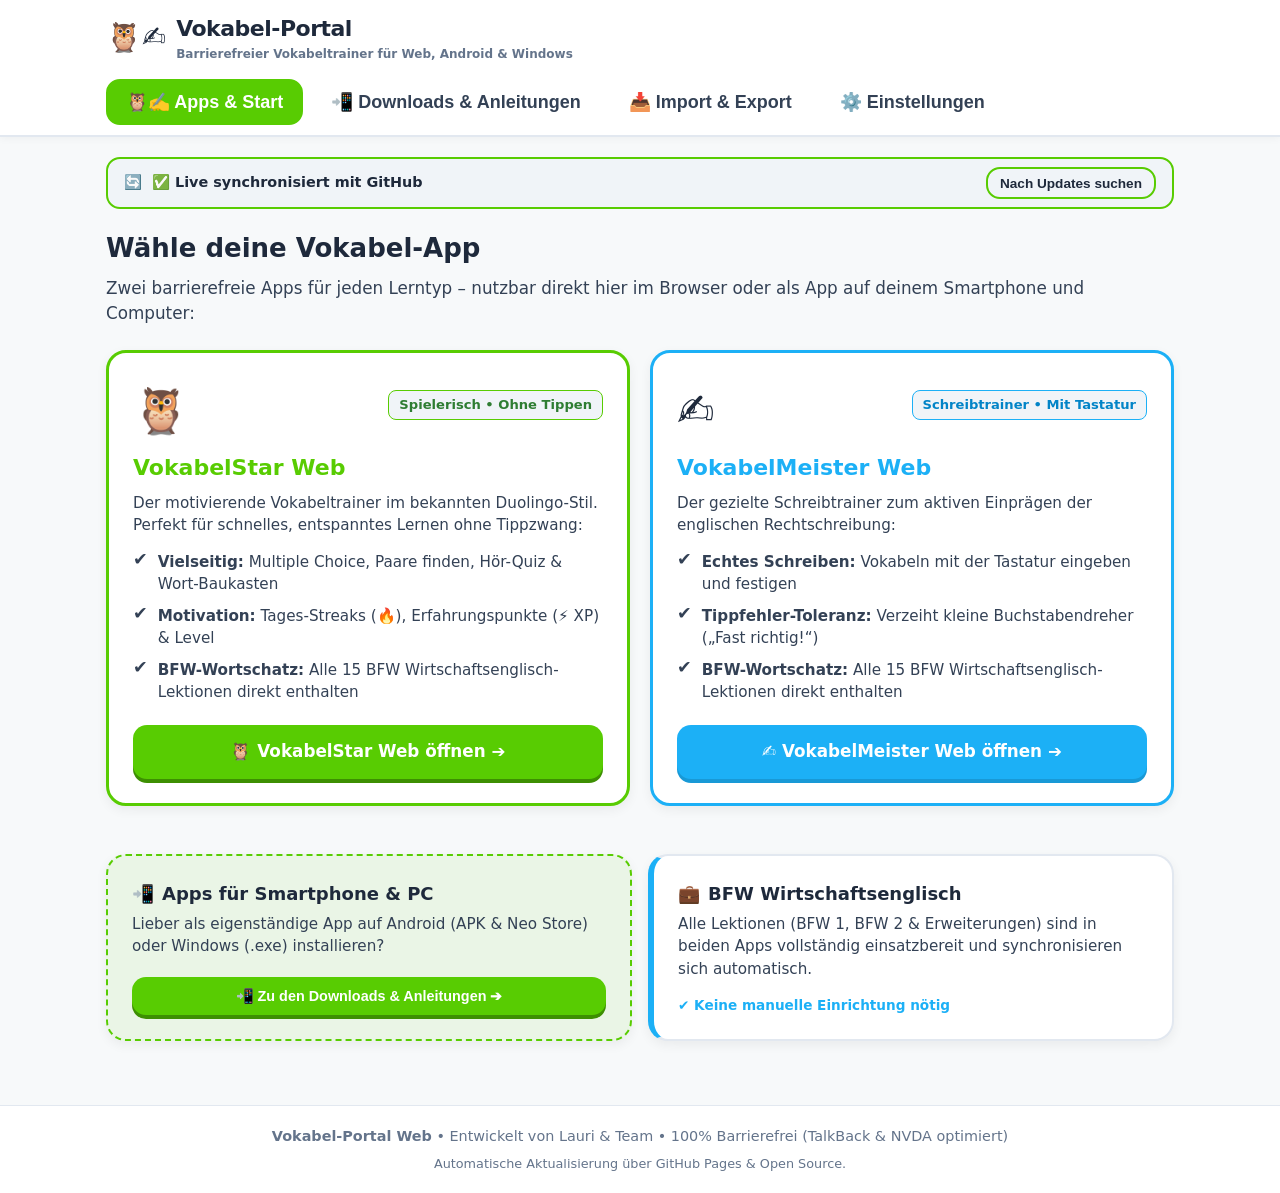
==== commit f11d15b8: "Refactor portal UI for maximum clarity and accessibility" ====
--- a/index.html
+++ b/index.html
@@ -9,6 +9,9 @@
 </head>
 <body class="theme-duo font-normal">
 
+  <!-- Accessibility Skip Link (NVDA / TalkBack / Keyboard) -->
+  <a href="#pane-apps" class="skip-link">Direkt zum Hauptinhalt springen</a>
+
   <!-- Screenreader Live Announcements -->
   <div id="sr-polite" class="sr-only" aria-live="polite" aria-atomic="true"></div>
   <div id="sr-assertive" class="sr-only" aria-live="assertive" aria-atomic="true"></div>
@@ -20,10 +23,9 @@
         <span class="logo-badge" aria-hidden="true">🦉✍️</span>
         <div>
           <h1 class="logo-title">Vokabel-Portal</h1>
-          <span class="logo-sub">VokabelStar & VokabelMeister Web • BFW Edition</span>
-        </div>
-      </div>
-
+          <span class="logo-sub">Barrierefreier Vokabeltrainer für Web, Android &amp; Windows</span>
+        </div>
+      </div>
     </div>
 
     <!-- Main Navigation Tabs -->
@@ -44,82 +46,117 @@
   </header>
 
   <!-- Main Body -->
-  <main class="portal-main" role="main">
-
-    <!-- Automatic Cloud Update Banner -->
-    <section id="update-banner" class="update-banner" role="status" aria-live="polite">
-      <div class="update-info">
-        <span aria-hidden="true" style="font-size: 1.4rem;">🔄</span>
-        <span id="update-status-text">Prüfe automatisch auf neue Vokabeln von GitHub...</span>
-      </div>
-      <button id="btn-check-updates-manual" class="btn btn-outline btn-sm" aria-label="Jetzt manuell nach Vokabel-Updates suchen">
-        Jetzt prüfen
+  <main class="portal-main" id="main-content" role="main">
+
+    <!-- Automatic Cloud Update Banner (Kompakt & Unaufdringlich) -->
+    <div id="update-banner" class="update-banner" role="status" aria-live="polite" style="padding: 8px 16px; margin-bottom: 20px; font-size: 0.9rem;">
+      <div class="update-info" style="font-size: 0.9rem;">
+        <span aria-hidden="true">🔄</span>
+        <span id="update-status-text">Cloud-Synchronisation aktiv</span>
+      </div>
+      <button id="btn-check-updates-manual" class="btn btn-outline btn-sm" style="padding: 4px 12px; min-height: 32px; font-size: 0.85rem;" aria-label="Jetzt manuell nach Vokabel-Updates suchen">
+        Nach Updates suchen
       </button>
-    </section>
+    </div>
 
     <!-- TAB 1: APPS & START -->
     <section id="pane-apps" class="tab-pane active" role="tabpanel" aria-label="Vokabel-Apps Übersicht">
       <div style="margin-bottom: 24px;">
-        <h2 style="font-size: var(--font-size-xl); font-weight: 900; margin-bottom: 6px;">
+        <h2 style="font-size: var(--font-size-xl); font-weight: 900; margin-bottom: 8px;">
           Wähle deine Vokabel-App
         </h2>
-        <p style="color: var(--text-secondary); margin-bottom: 20px;">
-          Beide Apps sind 100% barrierefrei für Screenreader (TalkBack, NVDA, JAWS) optimiert und laufen direkt im Browser sowie als App für Android und Windows:
+        <p style="color: var(--text-secondary); margin-bottom: 24px; font-size: 1.05rem;">
+          Zwei barrierefreie Apps für jeden Lerntyp – nutzbar direkt hier im Browser oder als App auf deinem Smartphone und Computer:
         </p>
 
         <!-- Direct App Launchers (Eigenständige App-Seiten) -->
-        <div class="grid-cols-2" style="margin-bottom: 30px;">
+        <div class="grid-cols-2" style="margin-bottom: 28px;">
+          <!-- Card 1: VokabelStar -->
           <div class="card" style="border: 3px solid var(--primary); display: flex; flex-direction: column; justify-content: space-between;">
             <div>
-              <div style="font-size: 2.6rem; margin-bottom: 8px;" aria-hidden="true">🦉</div>
-              <h3 style="font-size: var(--font-size-lg); font-weight: 900; margin-bottom: 6px; color: var(--primary);">VokabelStar (Duolingo-Stil)</h3>
-              <p style="color: var(--text-secondary); margin-bottom: 16px;">
-                Lerne komplett <strong>ohne Tippzwang</strong>! Mit Multiple Choice, Paare finden, Hör-Quiz, Wort-Baukasten, Karteikarten, Tages-Streaks, XP und Level-Aufstiegen.
-              </p>
-            </div>
-            <a href="vokabelstar.html" class="btn btn-primary" style="text-align: center; text-decoration: none;">
+              <div style="display: flex; align-items: center; justify-content: space-between; margin-bottom: 6px;">
+                <span style="font-size: 2.8rem;" aria-hidden="true">🦉</span>
+                <span class="app-badge" style="border-color: var(--primary); color: #2e7d32; font-weight: 800;">
+                  Spielerisch • Ohne Tippen
+                </span>
+              </div>
+              <h3 style="font-size: var(--font-size-lg); font-weight: 900; margin-bottom: 8px; color: var(--primary);">
+                VokabelStar Web
+              </h3>
+              <p style="color: var(--text-secondary); font-size: 0.95rem; margin-bottom: 12px;">
+                Der motivierende Vokabeltrainer im bekannten Duolingo-Stil. Perfekt für schnelles, entspanntes Lernen ohne Tippzwang:
+              </p>
+              <ul class="feature-list">
+                <li><span class="check-icon" aria-hidden="true">✔️</span><span><strong>Vielseitig:</strong> Multiple Choice, Paare finden, Hör-Quiz &amp; Wort-Baukasten</span></li>
+                <li><span class="check-icon" aria-hidden="true">✔️</span><span><strong>Motivation:</strong> Tages-Streaks (🔥), Erfahrungspunkte (⚡ XP) &amp; Level</span></li>
+                <li><span class="check-icon" aria-hidden="true">✔️</span><span><strong>BFW-Wortschatz:</strong> Alle 15 BFW Wirtschaftsenglisch-Lektionen direkt enthalten</span></li>
+              </ul>
+            </div>
+            <a href="vokabelstar.html" class="btn btn-primary" style="text-align: center; text-decoration: none; font-size: 1.05rem; padding: 14px 20px;">
               🦉 VokabelStar Web öffnen ➔
             </a>
           </div>
 
+          <!-- Card 2: VokabelMeister -->
           <div class="card" style="border: 3px solid var(--secondary); display: flex; flex-direction: column; justify-content: space-between;">
             <div>
-              <div style="font-size: 2.6rem; margin-bottom: 8px;" aria-hidden="true">✍️</div>
-              <h3 style="font-size: var(--font-size-lg); font-weight: 900; margin-bottom: 6px; color: var(--secondary);">VokabelMeister (Schriftlich)</h3>
-              <p style="color: var(--text-secondary); margin-bottom: 16px;">
-                Der gezielte <strong>Schreibtrainer</strong> mit intelligenter Damerau-Levenshtein-Tippfehlertoleranz („Fast richtig!“) und automatischer Klammer- und Schrägstrich-Auflösung.
-              </p>
-            </div>
-            <a href="vokabelmeister.html" class="btn btn-secondary" style="text-align: center; text-decoration: none;">
+              <div style="display: flex; align-items: center; justify-content: space-between; margin-bottom: 6px;">
+                <span style="font-size: 2.8rem;" aria-hidden="true">✍️</span>
+                <span class="app-badge" style="border-color: var(--secondary); color: #0284c7; font-weight: 800;">
+                  Schreibtrainer • Mit Tastatur
+                </span>
+              </div>
+              <h3 style="font-size: var(--font-size-lg); font-weight: 900; margin-bottom: 8px; color: var(--secondary);">
+                VokabelMeister Web
+              </h3>
+              <p style="color: var(--text-secondary); font-size: 0.95rem; margin-bottom: 12px;">
+                Der gezielte Schreibtrainer zum aktiven Einprägen der englischen Rechtschreibung:
+              </p>
+              <ul class="feature-list">
+                <li><span class="check-icon" aria-hidden="true">✔️</span><span><strong>Echtes Schreiben:</strong> Vokabeln mit der Tastatur eingeben und festigen</span></li>
+                <li><span class="check-icon" aria-hidden="true">✔️</span><span><strong>Tippfehler-Toleranz:</strong> Verzeiht kleine Buchstabendreher („Fast richtig!“)</span></li>
+                <li><span class="check-icon" aria-hidden="true">✔️</span><span><strong>BFW-Wortschatz:</strong> Alle 15 BFW Wirtschaftsenglisch-Lektionen direkt enthalten</span></li>
+              </ul>
+            </div>
+            <a href="vokabelmeister.html" class="btn btn-secondary" style="text-align: center; text-decoration: none; font-size: 1.05rem; padding: 14px 20px;">
               ✍️ VokabelMeister Web öffnen ➔
             </a>
           </div>
         </div>
 
-        <!-- Download Banner Callout -->
-        <div class="card" style="margin-bottom: 24px; border: 2px dashed var(--primary); background: rgba(88, 204, 2, 0.08); display: flex; align-items: center; justify-content: space-between; gap: 16px; flex-wrap: wrap;">
-          <div>
-            <h3 style="font-size: var(--font-size-base); font-weight: 900; margin-bottom: 4px; display: flex; align-items: center; gap: 8px;">
-              <span>📲</span> Apps für Android &amp; Windows herunterladen
-            </h3>
-            <p style="color: var(--text-secondary); margin: 0; font-size: 0.95rem;">
-              Lieber als eigenständige App auf dem Smartphone oder PC lernen? Hol dir die APK, den Neo Store / F-Droid Paketquellen-Link oder die Windows-Version (.exe).
-            </p>
-          </div>
-          <button class="btn btn-primary btn-sm" onclick="window.portalApp &amp;&amp; window.portalApp.switchTab('downloads')" aria-label="Zu den Downloads und Installationsanleitungen springen">
-            Zu den Downloads &amp; Anleitungen ➔
-          </button>
-        </div>
-
-        <!-- BFW Info Card -->
-        <div class="card" style="border-left: 6px solid var(--primary); background: var(--bg-surface);">
-          <h3 style="font-size: var(--font-size-base); font-weight: 900; margin-bottom: 6px; display: flex; align-items: center; gap: 8px;">
-            <span>💼</span> BFW Wirtschaftsenglisch
-          </h3>
-          <p style="color: var(--text-secondary); margin: 0; font-size: 0.95rem; line-height: 1.5;">
-            Alle 15 BFW Wirtschaftsenglisch-Lerneinheiten (BFW 1, BFW 2 und Vokabel-Erweiterungen) sind bereits vollständig in beiden Apps integriert. Starte einfach oben <strong>VokabelStar</strong> oder <strong>VokabelMeister</strong> und wähle dort deine gewünschte Lektion aus!
-          </p>
-        </div>
+        <!-- Zwei kompakte Info- & Schnelleinstiegskacheln -->
+        <div class="grid-cols-2" style="gap: 16px;">
+          <!-- Kachel 1: Downloads -->
+          <div class="card" style="border: 2px dashed var(--primary); background: rgba(88, 204, 2, 0.08); display: flex; flex-direction: column; justify-content: space-between; margin-bottom: 0;">
+            <div>
+              <h3 style="font-size: var(--font-size-base); font-weight: 900; margin-bottom: 6px; display: flex; align-items: center; gap: 8px;">
+                <span>📲</span> Apps für Smartphone &amp; PC
+              </h3>
+              <p style="color: var(--text-secondary); font-size: 0.95rem; margin-bottom: 14px; line-height: 1.5;">
+                Lieber als eigenständige App auf Android (APK &amp; Neo Store) oder Windows (.exe) installieren?
+              </p>
+            </div>
+            <button class="btn btn-primary btn-sm" onclick="window.portalApp &amp;&amp; window.portalApp.switchTab('downloads')" aria-label="Zu den Downloads und Installationsanleitungen springen">
+              📲 Zu den Downloads &amp; Anleitungen ➔
+            </button>
+          </div>
+
+          <!-- Kachel 2: BFW Wirtschaftsenglisch -->
+          <div class="card" style="border-left: 6px solid var(--secondary); background: var(--bg-surface); display: flex; flex-direction: column; justify-content: space-between; margin-bottom: 0;">
+            <div>
+              <h3 style="font-size: var(--font-size-base); font-weight: 900; margin-bottom: 6px; display: flex; align-items: center; gap: 8px;">
+                <span>💼</span> BFW Wirtschaftsenglisch
+              </h3>
+              <p style="color: var(--text-secondary); font-size: 0.95rem; margin-bottom: 14px; line-height: 1.5;">
+                Alle Lektionen (BFW 1, BFW 2 &amp; Erweiterungen) sind in beiden Apps vollständig einsatzbereit und synchronisieren sich automatisch.
+              </p>
+            </div>
+            <div style="font-size: 0.85rem; font-weight: 700; color: var(--secondary);">
+              ✔️ Keine manuelle Einrichtung nötig
+            </div>
+          </div>
+        </div>
+
       </div>
     </section>
 
@@ -219,7 +256,7 @@
       <h3 style="font-size: var(--font-size-lg); font-weight: 900; margin-bottom: 14px;">
         📦 Direkte Programm- &amp; App-Downloads
       </h3>
-      <div class="grid-cols-3" style="margin-bottom: 32px;">
+      <div class="grid-cols-2" style="margin-bottom: 32px;">
 
         <!-- Card 1: VokabelStar -->
         <article class="download-card" role="region" aria-label="Download VokabelStar">
@@ -291,41 +328,6 @@
           </div>
         </article>
 
-        <!-- Card 3: BFW Vokabel-Verwaltung -->
-        <article class="download-card" role="region" aria-label="Download BFW Vokabel-Verwaltung">
-          <div>
-            <div style="font-size: 2.4rem; margin-bottom: 8px;" aria-hidden="true">💼</div>
-            <h4 style="font-size: var(--font-size-lg); font-weight: 900; margin-bottom: 4px; color: var(--accent-gold);">BFW Vokabel-Verwaltung</h4>
-            <p style="color: var(--text-secondary); font-size: 0.95rem; margin-bottom: 16px;">
-              Vokabel-Editor &amp; BFW Wirtschaftsenglisch Lektionen. Erstelle eigene Lerneinheiten und synchronisiere Wortschätze.
-            </p>
-
-            <div style="margin-bottom: 12px;">
-              <span class="os-badge android">🤖 Android (v1.2.0)</span>
-              <a href="https://github.com/Lauju1909/BFW-Wirtschaftsenglisch-Android/releases/download/v1.2.0/app-release.apk" class="btn btn-primary btn-sm" style="display: block; text-align: center; text-decoration: none; margin-top: 8px;">
-                ⬇️ APK herunterladen
-              </a>
-              <div style="font-size: 0.8rem; margin-top: 4px; text-align: center;">
-                <a href="https://github.com/Lauju1909/BFW-Wirtschaftsenglisch-Android/releases/latest" target="_blank" rel="noopener noreferrer" style="color: var(--text-muted);">
-                  Release-Details auf GitHub ↗
-                </a>
-              </div>
-            </div>
-
-            <div style="margin-top: 14px; padding-top: 12px; border-top: 1px dashed var(--border-subtle);">
-              <span class="os-badge windows">💻 Windows (v1.2.0)</span>
-              <a href="https://github.com/Lauju1909/BFW-Wirtschaftsenglisch-Android/releases/download/v1.2.0/BFW_VokabelVerwaltung.exe" class="btn btn-secondary btn-sm" style="display: block; text-align: center; text-decoration: none; margin-top: 8px;">
-                ⬇️ Windows .exe herunterladen
-              </a>
-              <div style="font-size: 0.8rem; margin-top: 4px; text-align: center;">
-                <a href="https://github.com/Lauju1909/BFW-Wirtschaftsenglisch-Android/releases/latest" target="_blank" rel="noopener noreferrer" style="color: var(--text-muted);">
-                  Release-Details auf GitHub ↗
-                </a>
-              </div>
-            </div>
-          </div>
-        </article>
-
       </div>
 
       <!-- F-Droid / Neo Store Repository Card (Empfohlen für Android) -->
@@ -337,7 +339,7 @@
           </h3>
         </div>
         <p style="color: var(--text-secondary); margin-bottom: 14px;">
-          Mit unserer offiziellen F-Droid/Neo Store Paketquelle werden alle 3 Apps auf deinem Smartphone <strong>automatisch aktualisiert</strong>, sobald neue Vokabeln, Lektionen oder Verbesserungen erscheinen!
+          Mit unserer offiziellen F-Droid/Neo Store Paketquelle werden beide Vokabel-Apps auf deinem Smartphone <strong>automatisch aktualisiert</strong>, sobald neue Vokabeln, Lektionen oder Verbesserungen erscheinen!
         </p>
 
         <div style="display: flex; gap: 12px; flex-wrap: wrap; margin-bottom: 14px;">
@@ -380,7 +382,7 @@
             <strong>Aktualisieren:</strong> Wische in der App-Übersicht nach unten, um die neuen Paketquellen zu synchronisieren.
           </li>
           <li>
-            <strong>Installieren:</strong> Suche nach <em>„VokabelStar“</em>, <em>„VokabelMeister“</em> oder <em>„BFW Vokabel-Verwaltung“</em> und tippe auf <strong>Installieren</strong>.
+            <strong>Installieren:</strong> Suche nach <em>„VokabelStar“</em> oder <em>„VokabelMeister“</em> und tippe auf <strong>Installieren</strong>.
           </li>
           <li>
             <strong>Automatische Updates genießen:</strong> Du musst nie wieder manuell nach neuen Versionen suchen.
@@ -425,7 +427,7 @@
 
         <ol class="step-list">
           <li>
-            <strong>Programm herunterladen:</strong> Klicke oben auf die blaue Schaltfläche <strong>„Windows .exe herunterladen“</strong> (z. B. <code>VokabelStar.exe</code>, <code>VokabelMeister.exe</code> oder <code>BFW_VokabelVerwaltung.exe</code>).
+            <strong>Programm herunterladen:</strong> Klicke oben auf die blaue Schaltfläche <strong>„Windows .exe herunterladen“</strong> (z. B. <code>VokabelStar.exe</code> oder <code>VokabelMeister.exe</code>).
           </li>
           <li>
             <strong>Datei speichern:</strong> Speichere die Datei an einem beliebigen Ort (z. B. in deinem Ordner <em>Downloads</em> oder auf dem <em>Desktop</em>). Du benötigst keine komplizierte Installation – es handelt sich um ein portables Programm, das direkt startet!
--- a/styles.css
+++ b/styles.css
@@ -137,6 +137,65 @@
   border: 0;
 }
 
+/* Accessibility Skip Link */
+.skip-link {
+  position: absolute;
+  top: -60px;
+  left: 12px;
+  background: var(--primary);
+  color: #FFFFFF;
+  padding: 10px 18px;
+  border-radius: var(--radius-sm);
+  font-weight: 800;
+  z-index: 1000;
+  text-decoration: none;
+  transition: top 0.2s ease-in-out;
+}
+.skip-link:focus {
+  top: 12px;
+}
+body.theme-contrast .skip-link {
+  color: #000000;
+  background: var(--primary);
+}
+
+/* Feature List & Badges for App Cards */
+.app-badge {
+  display: inline-block;
+  font-size: 0.82rem;
+  font-weight: 800;
+  padding: 4px 10px;
+  border-radius: var(--radius-sm);
+  background: var(--bg-elevated);
+  border: 1px solid var(--border-subtle);
+  margin-bottom: 12px;
+  color: var(--text-secondary);
+}
+
+.feature-list {
+  list-style: none;
+  padding: 0;
+  margin: 14px 0 22px 0;
+  display: flex;
+  flex-direction: column;
+  gap: 10px;
+}
+
+.feature-list li {
+  display: flex;
+  align-items: flex-start;
+  gap: 10px;
+  font-size: 0.95rem;
+  line-height: 1.45;
+  color: var(--text-secondary);
+}
+
+.feature-list .check-icon {
+  font-size: 1.1rem;
+  line-height: 1;
+  flex-shrink: 0;
+}
+
 /* Focus styles for keyboard accessibility */
 a:focus-visible, button:focus-visible, input:focus-visible, select:focus-visible {
   outline: 3px solid var(--focus-color) !important;
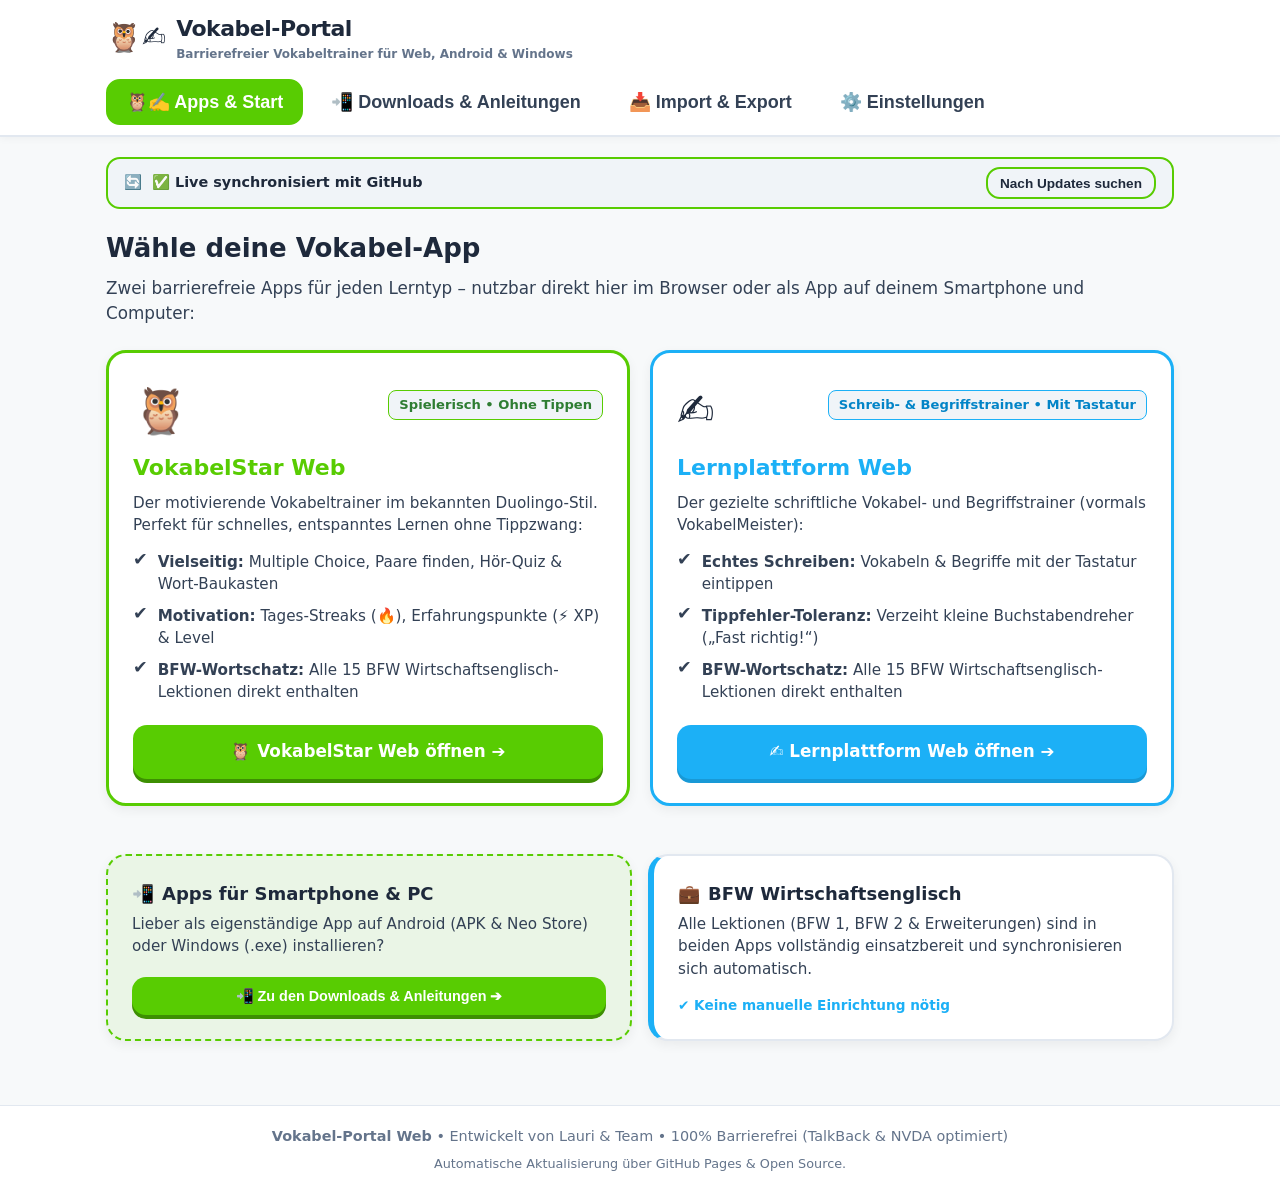
==== commit 5757f771: "Update app branding from VokabelMeister to Lernplattform and bump versions" ====
--- a/index.html
+++ b/index.html
@@ -97,29 +97,29 @@
             </a>
           </div>
 
-          <!-- Card 2: VokabelMeister -->
+          <!-- Card 2: Lernplattform (ehemals VokabelMeister) -->
           <div class="card" style="border: 3px solid var(--secondary); display: flex; flex-direction: column; justify-content: space-between;">
             <div>
               <div style="display: flex; align-items: center; justify-content: space-between; margin-bottom: 6px;">
                 <span style="font-size: 2.8rem;" aria-hidden="true">✍️</span>
                 <span class="app-badge" style="border-color: var(--secondary); color: #0284c7; font-weight: 800;">
-                  Schreibtrainer • Mit Tastatur
+                  Schreib- &amp; Begriffstrainer • Mit Tastatur
                 </span>
               </div>
               <h3 style="font-size: var(--font-size-lg); font-weight: 900; margin-bottom: 8px; color: var(--secondary);">
-                VokabelMeister Web
+                Lernplattform Web
               </h3>
               <p style="color: var(--text-secondary); font-size: 0.95rem; margin-bottom: 12px;">
-                Der gezielte Schreibtrainer zum aktiven Einprägen der englischen Rechtschreibung:
+                Der gezielte schriftliche Vokabel- und Begriffstrainer (vormals VokabelMeister):
               </p>
               <ul class="feature-list">
-                <li><span class="check-icon" aria-hidden="true">✔️</span><span><strong>Echtes Schreiben:</strong> Vokabeln mit der Tastatur eingeben und festigen</span></li>
+                <li><span class="check-icon" aria-hidden="true">✔️</span><span><strong>Echtes Schreiben:</strong> Vokabeln &amp; Begriffe mit der Tastatur eintippen</span></li>
                 <li><span class="check-icon" aria-hidden="true">✔️</span><span><strong>Tippfehler-Toleranz:</strong> Verzeiht kleine Buchstabendreher („Fast richtig!“)</span></li>
                 <li><span class="check-icon" aria-hidden="true">✔️</span><span><strong>BFW-Wortschatz:</strong> Alle 15 BFW Wirtschaftsenglisch-Lektionen direkt enthalten</span></li>
               </ul>
             </div>
-            <a href="vokabelmeister.html" class="btn btn-secondary" style="text-align: center; text-decoration: none; font-size: 1.05rem; padding: 14px 20px;">
-              ✍️ VokabelMeister Web öffnen ➔
+            <a href="lernplattform.html" class="btn btn-secondary" style="text-align: center; text-decoration: none; font-size: 1.05rem; padding: 14px 20px;">
+              ✍️ Lernplattform Web öffnen ➔
             </a>
           </div>
         </div>
@@ -268,8 +268,8 @@
             </p>
 
             <div style="margin-bottom: 12px;">
-              <span class="os-badge android">🤖 Android (v1.2.0)</span>
-              <a href="https://github.com/Lauju1909/VokabelStar-Android/releases/download/v1.2.0/app-release.apk" class="btn btn-primary btn-sm" style="display: block; text-align: center; text-decoration: none; margin-top: 8px;">
+              <span class="os-badge android">🤖 Android (v1.2.2)</span>
+              <a href="https://github.com/Lauju1909/VokabelStar-Android/releases/download/v1.2.2/app-release.apk" class="btn btn-primary btn-sm" style="display: block; text-align: center; text-decoration: none; margin-top: 8px;">
                 ⬇️ APK herunterladen
               </a>
               <div style="font-size: 0.8rem; margin-top: 4px; text-align: center;">
@@ -293,34 +293,34 @@
           </div>
         </article>
 
-        <!-- Card 2: VokabelMeister -->
-        <article class="download-card" role="region" aria-label="Download VokabelMeister">
+        <!-- Card 2: Lernplattform (ehemals VokabelMeister) -->
+        <article class="download-card" role="region" aria-label="Download Lernplattform">
           <div>
             <div style="font-size: 2.4rem; margin-bottom: 8px;" aria-hidden="true">✍️</div>
-            <h4 style="font-size: var(--font-size-lg); font-weight: 900; margin-bottom: 4px; color: var(--secondary);">VokabelMeister</h4>
+            <h4 style="font-size: var(--font-size-lg); font-weight: 900; margin-bottom: 4px; color: var(--secondary);">Lernplattform</h4>
             <p style="color: var(--text-secondary); font-size: 0.95rem; margin-bottom: 16px;">
-              Gezielter Schreibtrainer mit intelligenter Tippfehler-Toleranz („Fast richtig!“) und automatischer Klammerauflösung.
+              Barrierefreier schriftlicher Vokabel- und Begriffstrainer (vormals VokabelMeister) mit Tippfehler-Toleranz („Fast richtig!“).
             </p>
 
             <div style="margin-bottom: 12px;">
-              <span class="os-badge android">🤖 Android (v1.2.0)</span>
-              <a href="https://github.com/Lauju1909/VokabelMeister-Android/releases/download/v1.2.0/app-release.apk" class="btn btn-primary btn-sm" style="display: block; text-align: center; text-decoration: none; margin-top: 8px;">
+              <span class="os-badge android">🤖 Android (v1.2.2)</span>
+              <a href="https://github.com/Lauju1909/Lernplatform-Android/releases/download/v1.2.2/app-release.apk" class="btn btn-primary btn-sm" style="display: block; text-align: center; text-decoration: none; margin-top: 8px;">
                 ⬇️ APK herunterladen
               </a>
               <div style="font-size: 0.8rem; margin-top: 4px; text-align: center;">
-                <a href="https://github.com/Lauju1909/VokabelMeister-Android/releases/latest" target="_blank" rel="noopener noreferrer" style="color: var(--text-muted);">
+                <a href="https://github.com/Lauju1909/Lernplatform-Android/releases/latest" target="_blank" rel="noopener noreferrer" style="color: var(--text-muted);">
                   Release-Details auf GitHub ↗
                 </a>
               </div>
             </div>
 
             <div style="margin-top: 14px; padding-top: 12px; border-top: 1px dashed var(--border-subtle);">
-              <span class="os-badge windows">💻 Windows (v1.0.0)</span>
-              <a href="https://github.com/Lauju1909/VokabelMeister/releases/download/v1.0.0/VokabelMeister.exe" class="btn btn-secondary btn-sm" style="display: block; text-align: center; text-decoration: none; margin-top: 8px;">
+              <span class="os-badge windows">💻 Windows (v1.2.1)</span>
+              <a href="https://github.com/Lauju1909/Lernplatform/releases/download/v1.2.1/Lernplatform.exe" class="btn btn-secondary btn-sm" style="display: block; text-align: center; text-decoration: none; margin-top: 8px;">
                 ⬇️ Windows .exe herunterladen
               </a>
               <div style="font-size: 0.8rem; margin-top: 4px; text-align: center;">
-                <a href="https://github.com/Lauju1909/VokabelMeister/releases/latest" target="_blank" rel="noopener noreferrer" style="color: var(--text-muted);">
+                <a href="https://github.com/Lauju1909/Lernplatform/releases/latest" target="_blank" rel="noopener noreferrer" style="color: var(--text-muted);">
                   Release-Details auf GitHub ↗
                 </a>
               </div>
@@ -382,7 +382,7 @@
             <strong>Aktualisieren:</strong> Wische in der App-Übersicht nach unten, um die neuen Paketquellen zu synchronisieren.
           </li>
           <li>
-            <strong>Installieren:</strong> Suche nach <em>„VokabelStar“</em> oder <em>„VokabelMeister“</em> und tippe auf <strong>Installieren</strong>.
+            <strong>Installieren:</strong> Suche nach <em>„VokabelStar“</em> oder <em>„Lernplattform“</em> (bzw. VokabelMeister) und tippe auf <strong>Installieren</strong>.
           </li>
           <li>
             <strong>Automatische Updates genießen:</strong> Du musst nie wieder manuell nach neuen Versionen suchen.
@@ -427,7 +427,7 @@
 
         <ol class="step-list">
           <li>
-            <strong>Programm herunterladen:</strong> Klicke oben auf die blaue Schaltfläche <strong>„Windows .exe herunterladen“</strong> (z. B. <code>VokabelStar.exe</code> oder <code>VokabelMeister.exe</code>).
+            <strong>Programm herunterladen:</strong> Klicke oben auf die blaue Schaltfläche <strong>„Windows .exe herunterladen“</strong> (z. B. <code>VokabelStar.exe</code> oder <code>Lernplatform.exe</code>).
           </li>
           <li>
             <strong>Datei speichern:</strong> Speichere die Datei an einem beliebigen Ort (z. B. in deinem Ordner <em>Downloads</em> oder auf dem <em>Desktop</em>). Du benötigst keine komplizierte Installation – es handelt sich um ein portables Programm, das direkt startet!
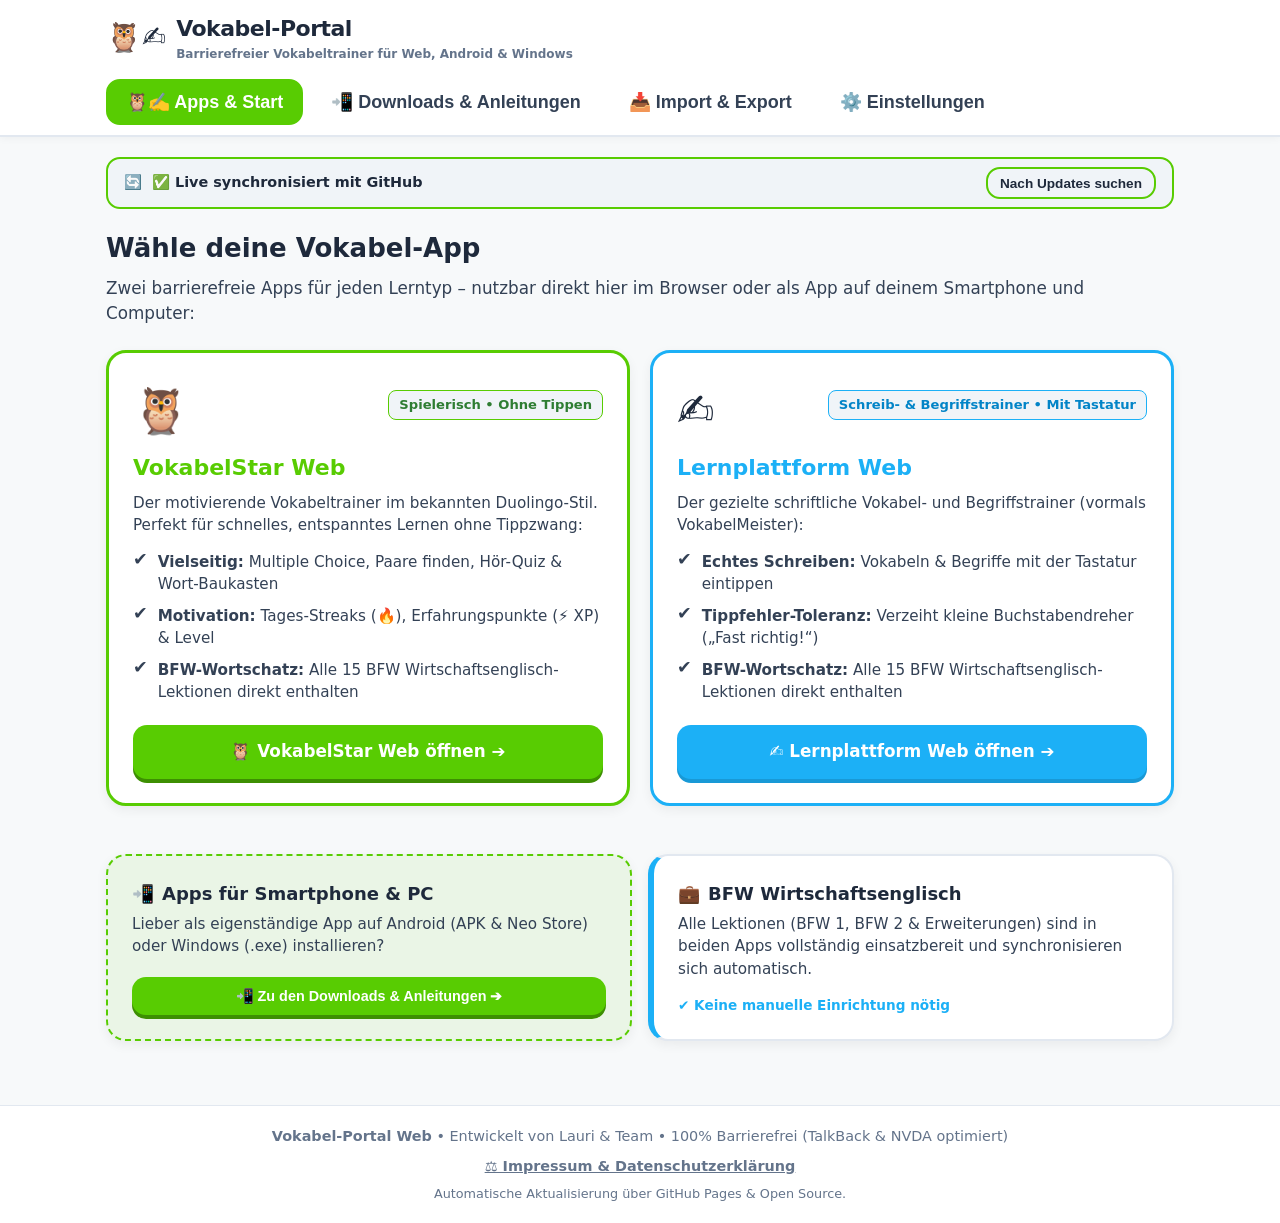
==== commit 72636305: "Add impressum.html and link across all app footers" ====
--- a/index.html
+++ b/index.html
@@ -472,10 +472,13 @@
   <!-- Footer -->
   <footer class="portal-footer" role="contentinfo">
     <p>
-      <strong>Vokabel-Portal Web</strong> • Entwickelt von Lauri & Team • 100% Barrierefrei (TalkBack & NVDA optimiert)
+      <strong>Vokabel-Portal Web</strong> • Entwickelt von Lauri &amp; Team • 100% Barrierefrei (TalkBack &amp; NVDA optimiert)
     </p>
-    <p style="margin-top: 6px; font-size: 0.8rem;">
-      Automatische Aktualisierung über GitHub Pages & Open Source.
+    <p style="margin-top: 8px; font-size: 0.9rem;">
+      <a href="impressum.html" style="color: var(--text-muted); text-decoration: underline; font-weight: 600;">⚖️ Impressum &amp; Datenschutzerklärung</a>
+    </p>
+    <p style="margin-top: 6px; font-size: 0.8rem; color: var(--text-muted);">
+      Automatische Aktualisierung über GitHub Pages &amp; Open Source.
     </p>
   </footer>
 
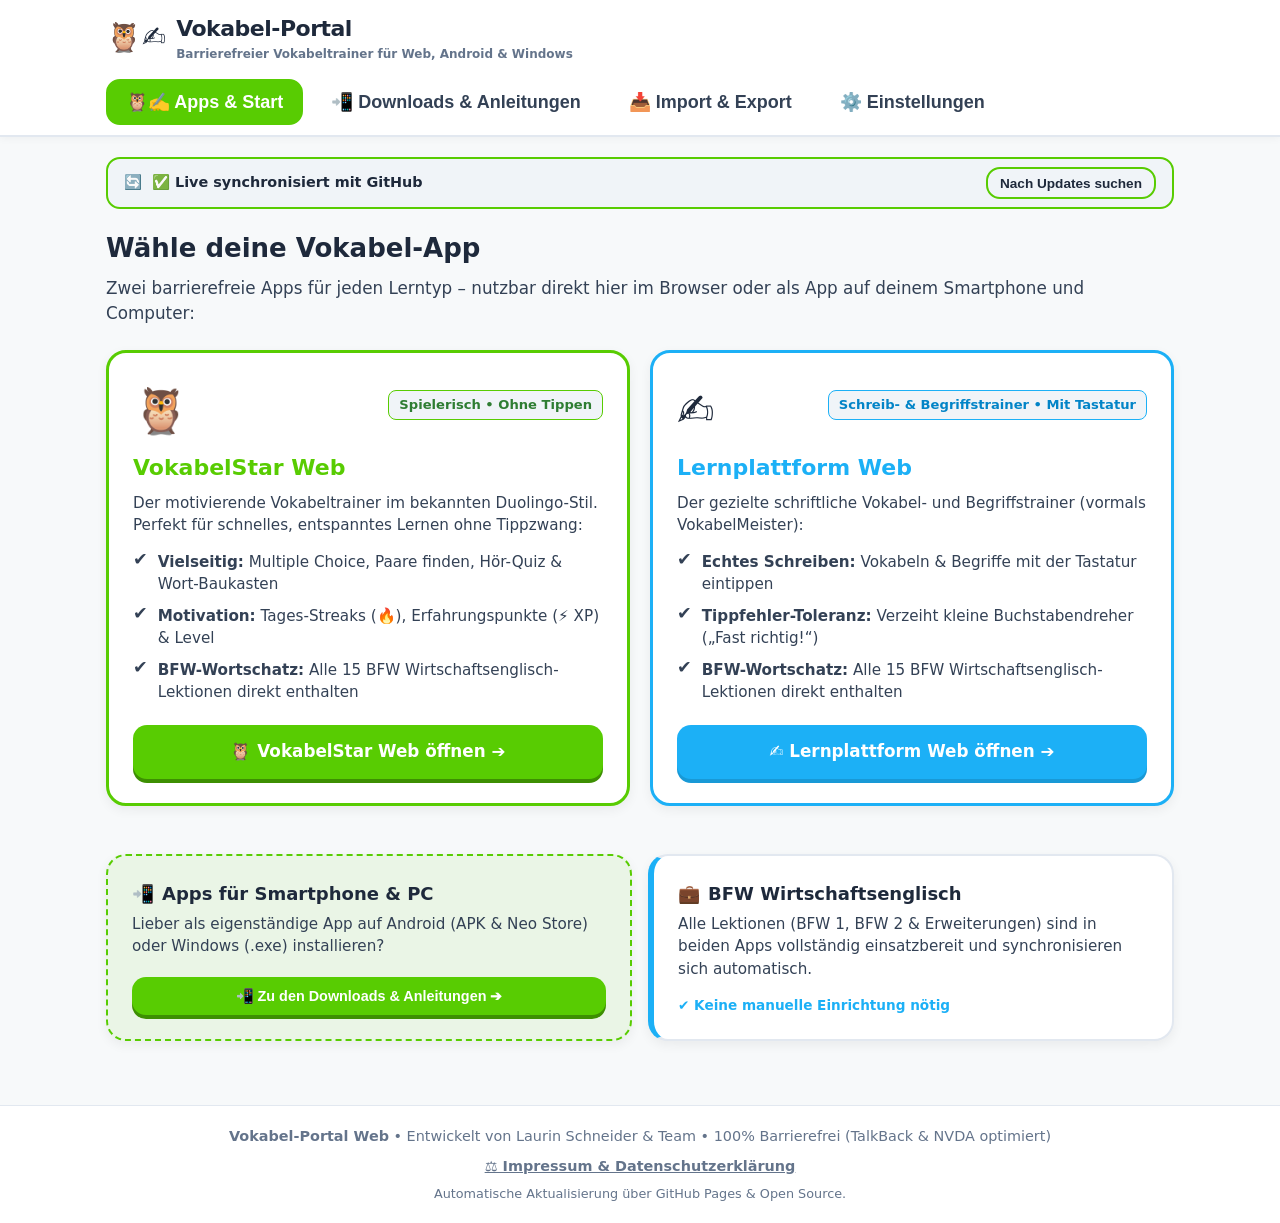
==== commit 642581cd: "Update operator name to Laurin Schneider and add privacy notice for private non-commercial project" ====
--- a/index.html
+++ b/index.html
@@ -472,7 +472,7 @@
   <!-- Footer -->
   <footer class="portal-footer" role="contentinfo">
     <p>
-      <strong>Vokabel-Portal Web</strong> • Entwickelt von Lauri &amp; Team • 100% Barrierefrei (TalkBack &amp; NVDA optimiert)
+      <strong>Vokabel-Portal Web</strong> • Entwickelt von Laurin Schneider &amp; Team • 100% Barrierefrei (TalkBack &amp; NVDA optimiert)
     </p>
     <p style="margin-top: 8px; font-size: 0.9rem;">
       <a href="impressum.html" style="color: var(--text-muted); text-decoration: underline; font-weight: 600;">⚖️ Impressum &amp; Datenschutzerklärung</a>
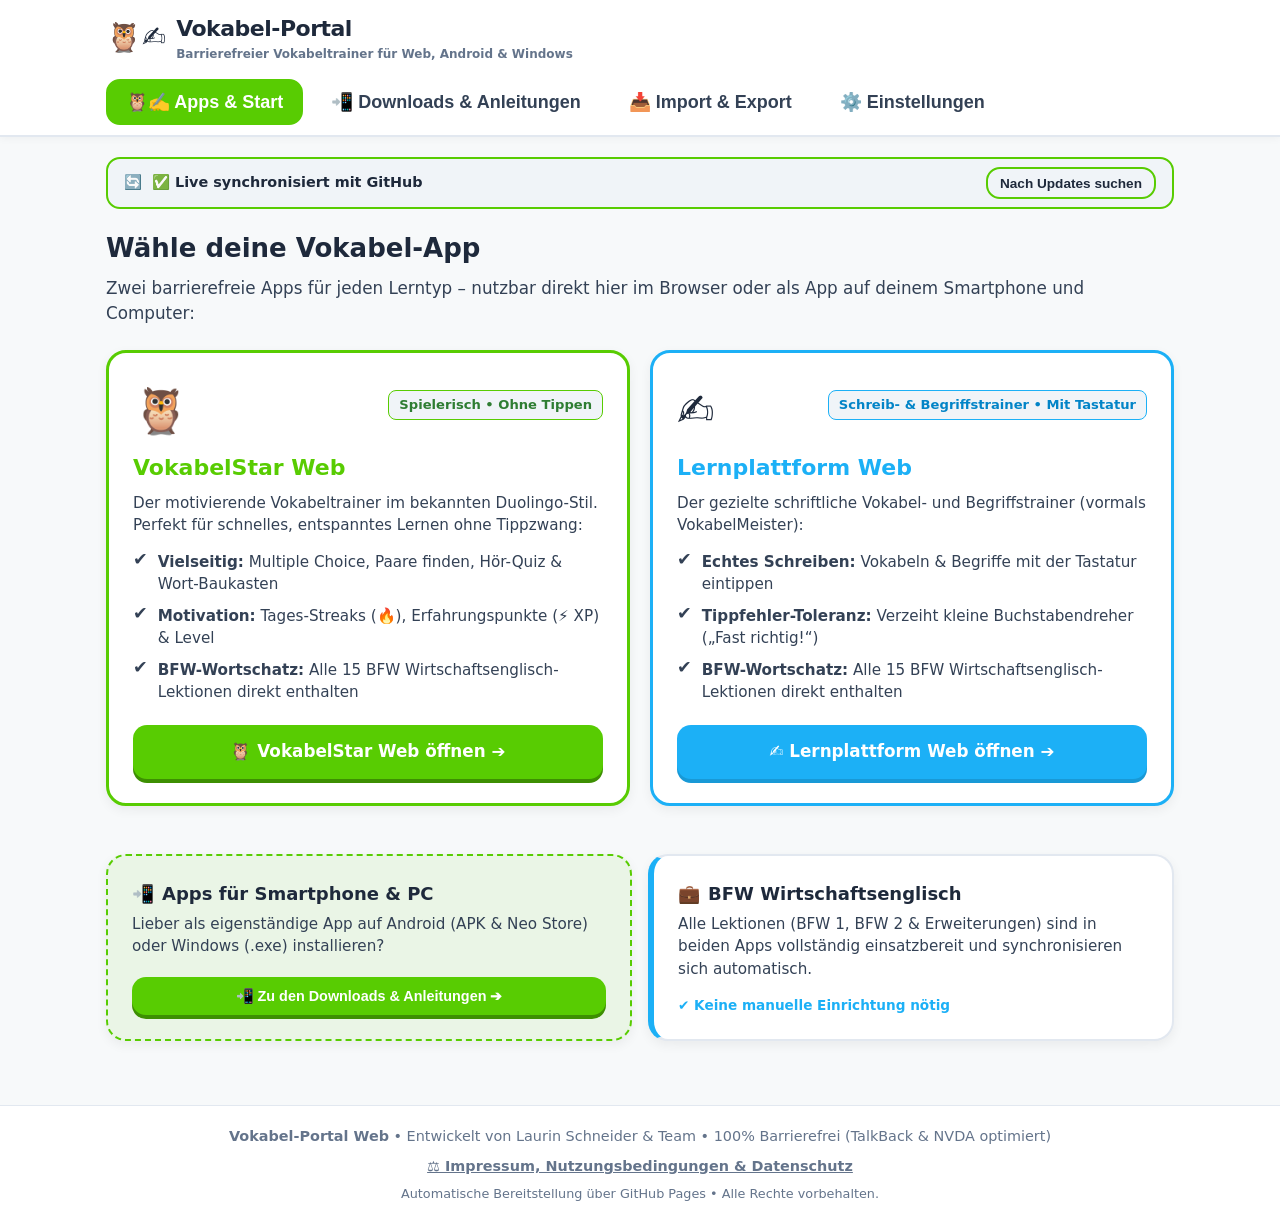
==== commit 7240853e: "Update legal terms: intellectual property reservation, user upload terms, liability and privacy safe" ====
--- a/index.html
+++ b/index.html
@@ -437,7 +437,7 @@
             <div class="card" style="margin: 8px 0; background: rgba(255, 200, 0, 0.1); border: 2px solid var(--accent-gold); padding: 14px;">
               <p style="margin: 0 0 8px 0;">
                 ⚠️ <strong>Warum zeigt Windows beim ersten Start einen blauen Warnhinweis?</strong><br>
-                Unsere Programme sind kostenlose Open-Source-Software und nicht mit einem teuren Microsoft-Firmenzertifikat signiert. Windows zeigt daher vorsorglich: <em>„Der Computer wurde durch Windows geschützt – Von Windows Defender SmartScreen wurde der Start einer unbekannten App verhindert.“</em>
+                Unsere Programme sind eigenständig entwickelte Software und nicht mit einem teuren Microsoft-Firmenzertifikat signiert. Windows zeigt daher vorsorglich: <em>„Der Computer wurde durch Windows geschützt – Von Windows Defender SmartScreen wurde der Start einer unbekannten App verhindert.“</em>
               </p>
               <p style="margin: 0; font-weight: bold;">
                 So startest du die App in 2 Klicks:
@@ -475,10 +475,10 @@
       <strong>Vokabel-Portal Web</strong> • Entwickelt von Laurin Schneider &amp; Team • 100% Barrierefrei (TalkBack &amp; NVDA optimiert)
     </p>
     <p style="margin-top: 8px; font-size: 0.9rem;">
-      <a href="impressum.html" style="color: var(--text-muted); text-decoration: underline; font-weight: 600;">⚖️ Impressum &amp; Datenschutzerklärung</a>
+      <a href="impressum.html" style="color: var(--text-muted); text-decoration: underline; font-weight: 600;">⚖️ Impressum, Nutzungsbedingungen &amp; Datenschutz</a>
     </p>
     <p style="margin-top: 6px; font-size: 0.8rem; color: var(--text-muted);">
-      Automatische Aktualisierung über GitHub Pages &amp; Open Source.
+      Automatische Bereitstellung über GitHub Pages • Alle Rechte vorbehalten.
     </p>
   </footer>
 
